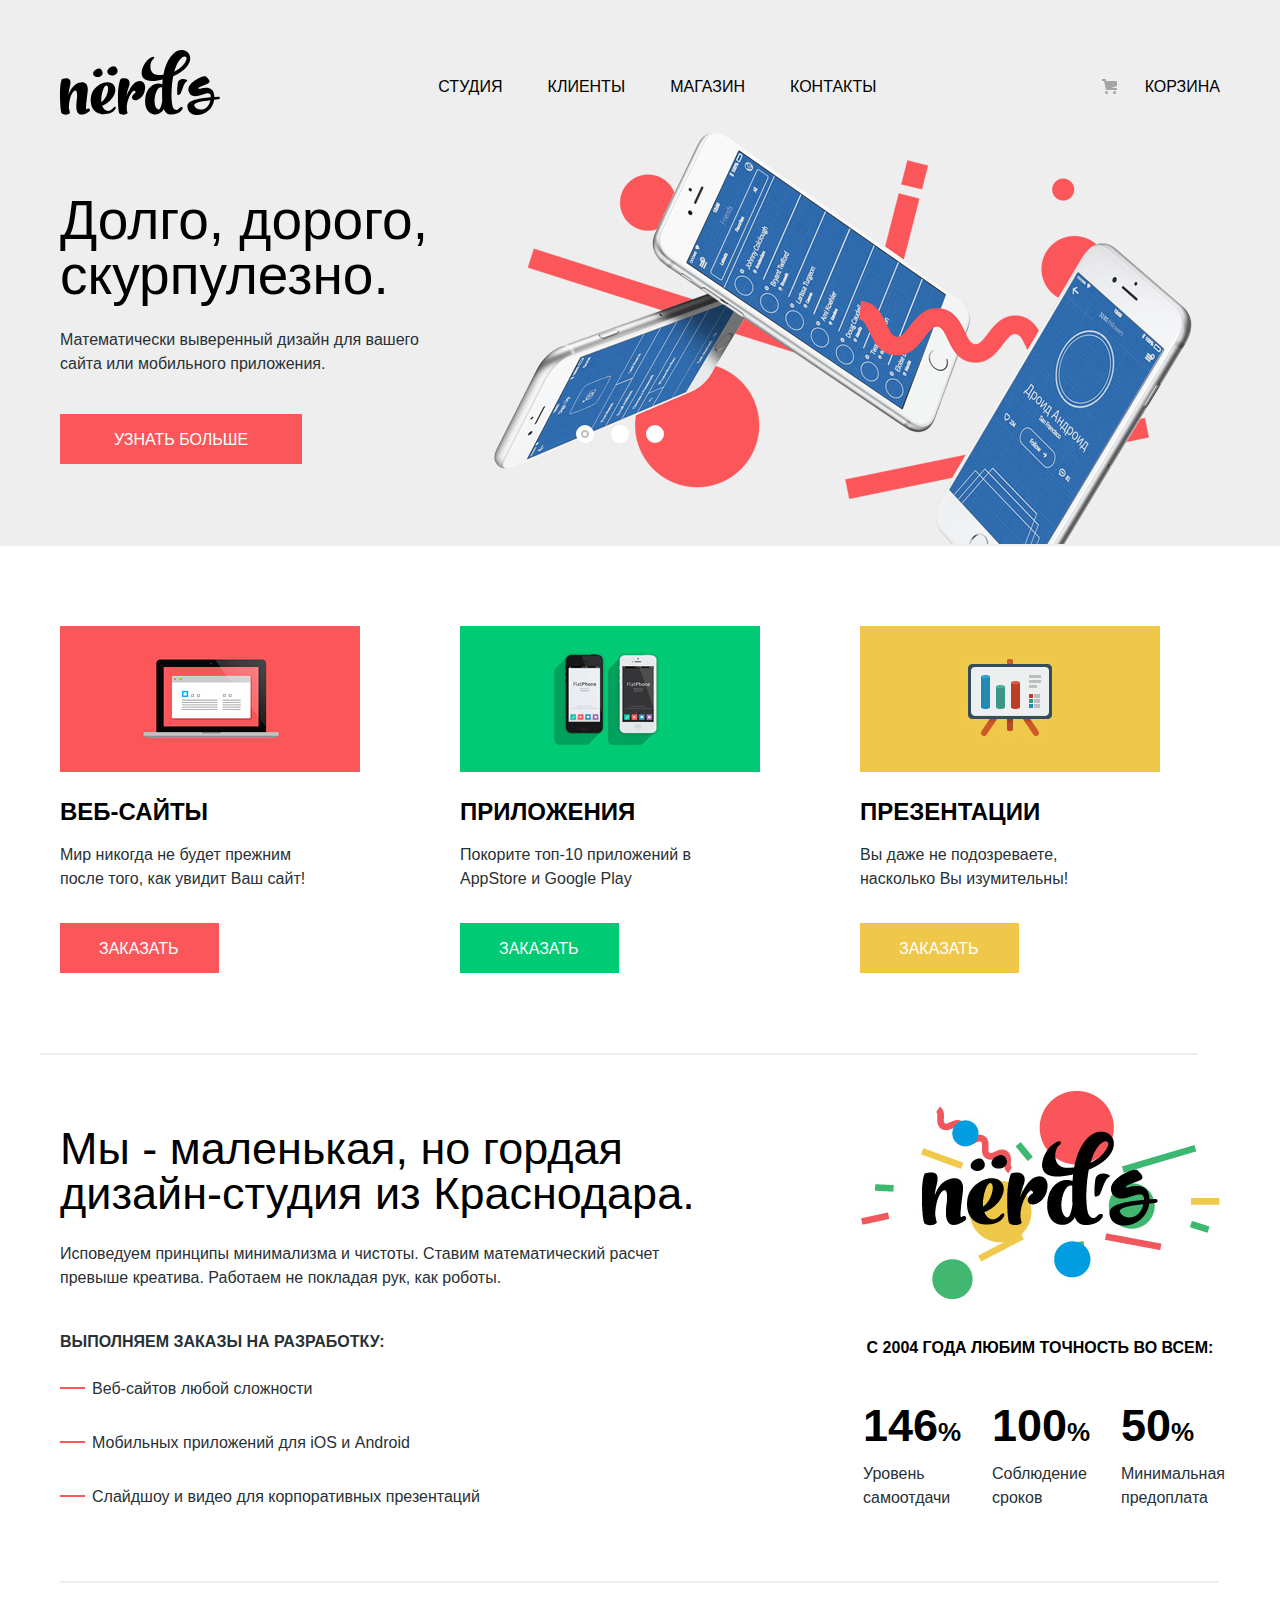
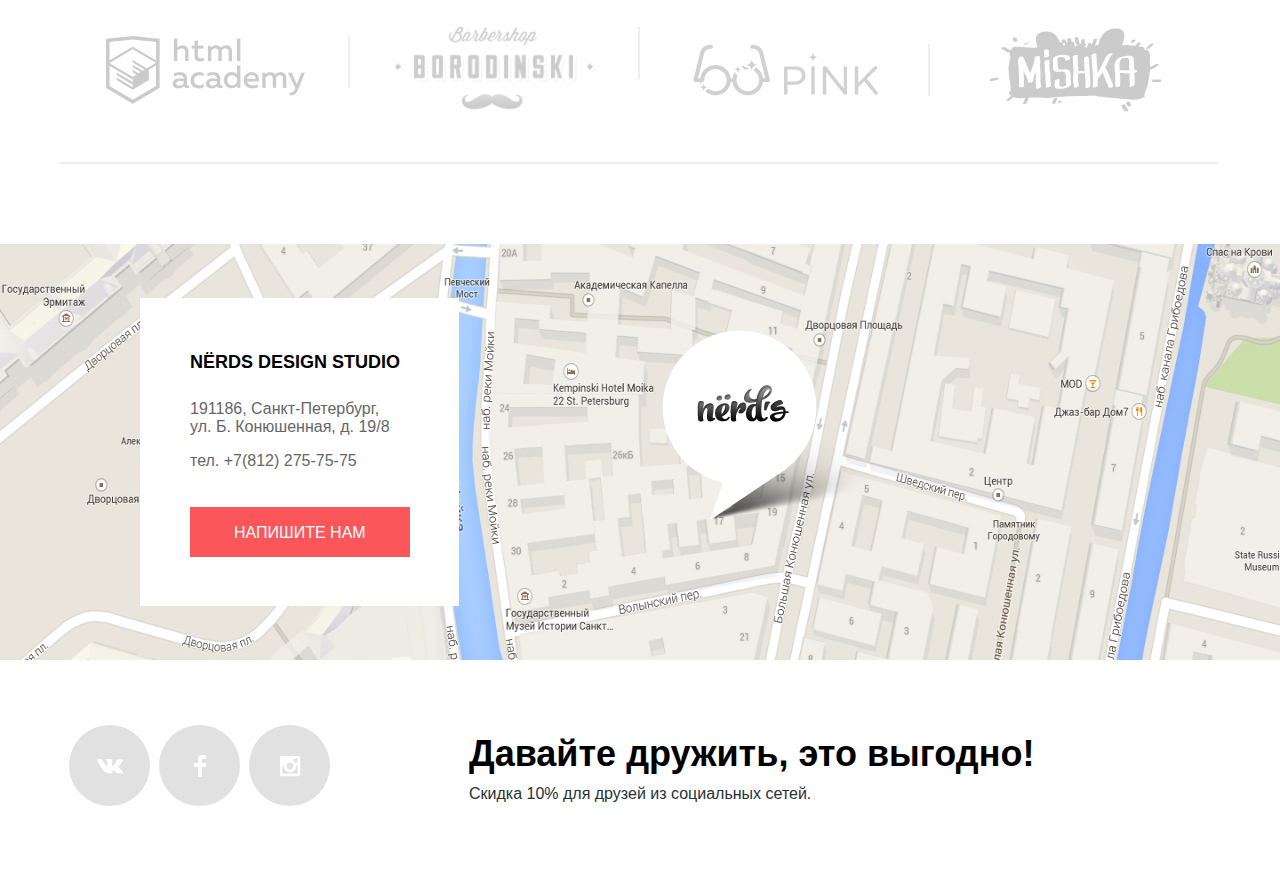
==== index.html @ 3f5ba7e4 "Начинаем оформление декоративных элементовНачинаем оформление декоративных элементов" ====
<!DOCTYPE html>
<html class="page" lang="ru">
  <head>
    <meta charset="utf-8" />
    <title>Дизайн-студия «Нёрдс»</title>
    <link href="css/normalize.css" rel="stylesheet" />
    <link href="css/style.css" rel="stylesheet" />
  </head>
  <body class="page-body">
    <header class="main-header">
      <nav class="main-navigation container">
        <a class="main-header-logo">
          <img
            src="img/nerds-logo.svg"
            width="160"
            height="65"
            alt="Логотип студии &laquo;Нёрдс&raquo;"
          />
        </a>
        <ul class="site-navigation">
          <li class="navigation-item">
            <a href="#">Студия</a>
          </li>
          <li class="navigation-item">
            <a href="#">Клиенты</a>
          </li>
          <li class="navigation-item">
            <a href="catalog.html">Магазин</a>
          </li>
          <li class="navigation-item">
            <a href="#">Контакты</a>
          </li>
        </ul>
        <ul class="user-navigation">
          <li class="navigation-item">
            <a href="#">Корзина</a>
          </li>
        </ul>
      </nav>
    </header>

    <main class="main">
      <h1 class="visually-hidden">Дизайн-студия «Nerds»</h1>
      <section class="benefits">
        <h2 class="visually-hidden">Наши преимущества</h2>
        <div class="benefits-slider container">
          <div class="slider-item slide slider-current">
            <p class="slider-slogan">Долго, дорого, скурпулезно.</p>
            <p class="slider-text">
              Математически выверенный дизайн для вашего сайта или мобильного
              приложения.
            </p>
            <a class="button slider-item-button" href="#">Узнать больше</a>
          </div>
          <div class="slider-item slide">
            <p class="slider-slogan">Любим математику как никто другой</p>
            <p class="slider-text">
              Никакого креатива, только математические формулы для расчета
              идеальных пропорций
            </p>
            <a class="button slider-item-button" href="#">Узнать больше</a>
          </div>
          <div class="slider-item slide">
            <p class="slider-slogan">Только ночь, только хардкор</p>
            <p class="slider-text">
              Работать днем как все? Мы против этого. Ближе к полуночи работа
              только начинается.
            </p>
            <a class="button slider-item-button" href="#">Узнать больше</a>
          </div>
          <ul class="slider-control">
            <li>
              <button
                class="slider-control-button"
                type="button"
                aria-label="Показать слайд 1"
              ></button>
            </li>
            <li>
              <button
                class="slider-control-button control-current"
                type="button"
                aria-label="Показать слайд 2"
              ></button>
            </li>
            <li>
              <button
                class="slider-control-button"
                type="button"
                aria-label="Показать слайд 3"
              ></button>
            </li>
          </ul>
        </div>
      </section>
      <section class="services container">
        <h2 class="visually-hidden">Наши услуги</h2>
        <ul class="services-list">
          <li class="services-item">
            <h3 class="service-title services-web-title">Веб-сайты</h3>
            <p>Мир никогда не будет прежним после того, как увидит Ваш сайт!</p>
            <a class="button services-web-button" href="#">Заказать</a>
          </li>
          <li class="services-item">
            <h3 class="service-title services-app-title">Приложения</h3>
            <p>Покорите топ-10 приложений в AppStore и Google Play</p>
            <a class="button services-app-button" href="#">Заказать</a>
          </li>
          <li class="services-item">
            <h3 class="service-title services-presentation-title">
              Презентации
            </h3>
            <p>Вы даже не подозреваете, насколько Вы изумительны!</p>
            <a class="button services-presentation-button" href="#">Заказать</a>
          </li>
        </ul>
      </section>
      <section class="info container">
        <h2 class="visually-hidden">О нас</h2>
        <div class="info-column-content">
          <p class="info-content-tagline">
            Мы - маленькая, но гордая дизайн-студия из Краснодара.
          </p>
          <p class="info-content">
            Исповедуем принципы минимализма и чистоты. Ставим математический
            расчет превыше креатива. Работаем не покладая рук, как роботы.
          </p>
          <p class="info-list-title">Выполняем заказы на разработку:</p>
          <ul class="info-list">
            <li class="info-item">Веб-сайтов любой сложности</li>
            <li class="info-item">Мобильных приложений для iOS и Android</li>
            <li class="info-item">
              Слайдшоу и видео для корпоративных презентаций
            </li>
          </ul>
        </div>
        <div class="info-column-stats">
          <p class="info-stats-title">С 2004 года любим точность во всем:</p>
          <table class="info-stats">
            <tr class="stats-number">
              <td>146<span class="stats-percent">%</span></td>
              <td>100<span class="stats-percent">%</span></td>
              <td>50<span class="stats-percent">%</span></td>
            </tr>
            <tr class="stats-description">
              <td>Уровень самоотдачи</td>
              <td>Соблюдение сроков</td>
              <td>Минимальная предоплата</td>
            </tr>
          </table>
        </div>
      </section>
      <section class="partners container">
        <h2 class="visually-hidden">Наши партнёры</h2>
        <ul class="partners-list">
          <li class="partners-item">
            <a
              class="partners-link"
              href="https://htmlacademy.ru/intensive/htmlcss"
            >
              <img
                src="img/html-academy.png"
                width="199"
                height="68"
                alt="Школа веб-разработчиков HTML Academy"
              />
            </a>
          </li>
          <li class="partners-item">
            <a class="partners-link" href="#">
              <img
                src="img/borodinski.png"
                width="209"
                height="90"
                alt="Салон красоты для мужчин Barbershop Borodinski"
              />
            </a>
          </li>
          <li class="partners-item">
            <a class="partners-link" href="#">
              <img
                src="img/pink.png"
                width="185"
                height="52"
                alt="Приложение для обработки фото и общения Pink"
              />
            </a>
          </li>
          <li class="partners-item">
            <a class="partners-link" href="#">
              <img
                src="img/mishka.png"
                width="173"
                height="84"
                alt="Интернет-магазин вязаных игрушек Mishka"
              />
            </a>
          </li>
        </ul>
      </section>
      <section class="contacts">
        <h2 class="visually-hidden">Наши контакты</h2>
        <img
          class="map-image"
          src="img/map.png"
          width="1440"
          height="416"
          alt="Студия &laquo;Нёрдс&raquo; находится по адресу: Санкт-Петербург, ул. Б. Конюшенная, д. 19/8"
        />
        <div class="contacts-info">
          <p class="contacts-title">Nërds Design Studio</p>
          <address class="contacts-address">
            191186, Санкт-Петербург,<br />
            ул. Б. Конюшенная, д. 19/8
            <p>тел. <a href="tel:+78122757575">+7(812) 275-75-75</a></p>
          </address>
          <a class="button contacts-button" href="#">Напишите нам</a>
        </div>
      </section>
    </main>

    <footer class="main-footer container">
      <section class="socials">
        <h2 class="visually-hidden">Мы в социальных сетях</h2>
        <ul class="socials-list">
          <li>
            <a
              class="socials-link socials-link-vk"
              href="#"
              aria-label="ВКонтакте"
            ></a>
          </li>
          <li>
            <a
              class="socials-link socials-link-fb"
              href="#"
              aria-label="Facebook"
            ></a>
          </li>
          <li>
            <a
              class="socials-link socials-link-insta"
              href="#"
              aria-label="Instagram"
            ></a>
          </li>
        </ul>
        <div class="footer-section">
          <p class="footer-tagline">Давайте дружить, это выгодно!</p>
          <p class="footer-text">Скидка 10% для друзей из социальных сетей.</p>
        </div>
      </section>
    </footer>

    <section class="modal">
      <h2 class="visually-hidden">Форма обратной связи</h2>
      <form class="feedback" action="https://echo.htmlacademy.ru" method="post">
        <fieldset class="feedback-fieldset">
          <legend class="feedback-legend">Напишите нам</legend>
          <ul class="feedback-form">
            <li class="feedback-item">
              <label class="feedback-label"
                >Ваше имя:
                <input
                  class="feedback-input"
                  type="text"
                  name="name"
                  placeholder="Имя Фамилия"
                  required
                />
              </label>
            </li>
            <li class="feedback-item">
              <label class="feedback-label"
                >Ваш email:
                <input
                  class="feedback-input"
                  type="email"
                  name="email"
                  placeholder="email@example.com"
                  required
                />
              </label>
            </li>
            <li class="feedback-text">
              <label class="feedback-label"
                >Текст письма:
                <textarea
                  class="feedback-textarea"
                  placeholder="В свободной форме"
                  name="message"
                  required
                ></textarea>
              </label>
            </li>
          </ul>
          <button class="button feedback-button" type="submit">
            Отправить
          </button>
        </fieldset>
        <button
          class="modal-close-button"
          type="button"
          aria-label="Закрыть окно"
        ></button>
      </form>
    </section>
    
  </body>
</html>
---- css/style.css ----
:root {
  --basic-black: #000000;
  --basic-dark: #444444;
  --basic-extra-dark: #283136;
  --basic-white: #ffffff;
  --basic-ultra-light: #eeeeee;
  --basic-extra-light: #e1e1e1;
  --basic-light: #d7dcde;
  --basic-extralight-grey: #dfdfdf;
  --basic-light-grey: #dbdbdb;
  --basic-grey: #d5d5d5;
  --basic-dark-grey: #666666;
  --basic-extradark-grey: #4d4d4d;
  --special-light-red: #fb565a;
  --special-red: #e74246;
  --special-dark-red: #d7373b;
  --special-light-green: #00ca74;
  --special-green: #00bc6c;
  --special-dark-green: #00aa62;
  --special-light-yellow: #efc849;
  --special-yellow: #eab534;
  --special-dark-yellow: #e5a722;
  --special-hover-grey: #b4b9bb;
  --opasity-white: rgba(255, 255, 255, 0.3);
  --opasity-black: rgba(0, 0, 0, 0.3);
}

@font-face {
  font-family: "Roboto";
  src: url("fonts/roboto.woff2") format("woff2"),
    url("fonts/roboto.woff") format("woff");
  font-weight: 400;
  font-style: normal;
}

@font-face {
  font-family: "Roboto";
  src: url("fonts/robotomedium.woff2") format("woff2"),
    url("fonts/robotomedium.woff") format("woff");
  font-weight: 500;
  font-style: normal;
}

@font-face {
  font-family: "Roboto";
  src: url("fonts/robotobold.woff2") format("woff2"),
    url("fonts/robotobold.woff") format("woff");
  font-weight: 700;
  font-style: normal;
}

.page {
  height: 100%;
}

.page-body {
  min-height: 100%;
  display: grid;
  grid-template-rows: min-content 1fr min-content;
  align-content: space-between;
  min-width: 1160px;
  margin: 0;
  padding: 0;
  font-family: "Roboto", "Arial", sans-serif;
  font-size: 16px;
  line-height: 24px;
  font-weight: 400;
  color: var(--basic-black);
  background-color: var(--basic-white);
}

a {
  text-decoration: none;
}

img {
  max-width: 100%;
  height: auto;
}

.container {
  width: 1160px;
  margin: 0 auto;
  padding: 0 20px;
}

.button {
  display: inline-block;
  padding-top: 17px;
  padding-bottom: 15px;
  font: inherit;
  font-weight: 500;
  line-height: 18px;
  text-align: center;
  color: var(--basic-white);
  align-items: center;
  text-transform: uppercase;
  background-color: var(--special-light-red);
  border: none;
  cursor: pointer;
}

.button:hover,
.button:focus {
  background-color: var(--special-red);
}

.button:active {
  background-color: var(--special-dark-red);
  box-shadow: inset 0 3px 0 rgba(0, 1, 1, 0.1);
}

.slider-item-button:active {
  box-shadow: inset 0 3px 0 rgba(0, 1, 1, 0.1);
  color: var(--opasity-white);
}

:active,
:hover,
:focus {
  outline: 0;
  outline-offset: 0;
}

.visually-hidden:not(:focus):not(:active),
input[type="checkbox"].visually-hidden,
input[type="radio"].visually-hidden {
  position: absolute;
  width: 1px;
  height: 1px;
  margin: -1px;
  border: 0;
  padding: 0;
  white-space: nowrap;
  clip-path: inset(100%);
  clip: rect(0 0 0 0);
  overflow: hidden;
}

/* Navigation */

.main-header {
  width: 100%;
  background-color: var(--basic-ultra-light);
}

.main-navigation {
  display: flex;
  justify-content: space-between;
  align-items: flex-end;
  padding-top: 50px;
}

.main-header-logo {
  width: 160px;
  height: 65px;
}

.main-header-logo:active {
  opacity: 0.3;
}

.site-navigation,
.user-navigation {
  display: flex;
  flex-wrap: wrap;
  margin: 0;
  padding: 0;
  font-weight: 500;
  line-height: 30px;
  text-transform: uppercase;
  list-style: none;
}

.site-navigation {
  justify-content: space-between;
  min-width: 438px;
}

.user-navigation .navigation-item {
  position: relative;
  padding-left: 50px;
}

.user-navigation .navigation-item::before {
  content: "";
  position: absolute;
  top: 7px;
  left: 7px;
  width: 15px;
  height: 15px;
  background-image: url("../img/cart-icon.svg");
  background-repeat: no-repeat;
  background-position: 0 0;
}

.navigation-item-current {
  border-bottom: 2px solid var(--special-light-red);
}

.site-navigation a,
.user-navigation a {
  display: block;
  padding-bottom: 13px;
  color: var(--basic-black);
}

.site-navigation a:hover,
.site-navigation a:focus,
.user-navigation a:hover,
.user-navigation a:focus {
  color: var(--special-light-red);
}

.site-navigation a:active {
  opacity: 0.3;
}

/* Index Page */

/* slider*/

.benefits {
  width: 100%;
  min-height: 431px;
  margin: 0;
  margin-bottom: 80px;
  padding: 0;
  background-color: var(--basic-ultra-light);
}

.benefits-slider {
  position: relative;
  min-height: 431px;
}

.slider-item {
  margin: 0;
  padding: 0;
  padding-top: 78px;
}

.slide {
  display: none;
}

.slider-current {
  display: block;
}

.slider-item:nth-child(1) {
  background-image: url("../img/slide1.png");
  background-size: 760px 431px;
  background-position: right;
  background-repeat: no-repeat;
}

.slider-item:nth-child(2) {
  background-image: url("../img/slide2.png");
  background-size: 760px 431px;
  background-position: right;
  background-repeat: no-repeat;
}

.slider-item:nth-child(3) {
  background-image: url("../img/slide3.png");
  background-size: 760px 431px;
  background-position: right;
  background-repeat: no-repeat;
}

.slider-slogan {
  width: 538px;
  margin: 0;
  margin-bottom: 25px;
  font-weight: 500;
  font-size: 55px;
  line-height: 55px;
}

.slider-text {
  width: 400px;
  margin: 0;
  margin-bottom: 38px;
  color: var(--basic-extra-dark);
}

.slider-item-button {
  padding-right: 54px;
  padding-left: 54px;
  margin: 0;
  margin-bottom: 80px;
}

.slider-control {
  display: flex;
  justify-content: space-between;
  width: 88px;
  position: absolute;
  bottom: 96px;
  left: 536px;
  margin: 0;
  padding: 0;
  list-style: none;
}

.slider-control-button {
  padding: 0;
  width: 18px;
  height: 18px;
  background-color: var(--basic-white);
  border-radius: 50%;
  border: none;
  cursor: pointer;
}

.control-current::before {
  content: "";
  position: absolute;
  top: 20%;
  left: 6%;
  /*top: 50%;
  left: 50%;
  transform: translate(-50%, -50%);*/
  width: 8px;
  height: 8px;
  border: 2px solid #c1c1c1;
  border-radius: 50%;
  box-sizing: border-box;
}

/* services*/

.services {
  margin-bottom: 80px;
}

.services-list {
  display: grid;
  grid-template-columns: 300px 300px 300px;
  column-gap: 100px;
  margin: 0;
  padding: 0;
  list-style: none;
}

.services-item {
  min-width: 260px;
}

.services-item h3 {
  position: relative;
  margin: 0;
  margin-bottom: 16px;
  padding-top: 171px;
  font-weight: 700;
  font-size: 24px;
  line-height: 30px;
  text-transform: uppercase;
}

.service-title::before {
  content: "";
  position: absolute;
  top: 0;
  left: 0;
  width: 300px;
  height: 146px;
  background-repeat: no-repeat;
}

.services-web-title::before {
  background-color: var(--special-light-red);
  background-image: url("../img/web-sites.png");
  background-position: 0 0;
}

.services-app-title::before {
  background-color: var(--special-light-green);
  background-image: url("../img/apps.png");
  background-position: 0 0;
}

.services-presentation-title::before {
  background-color: var(--special-light-yellow);
  background-image: url("../img/presentations.png");
  background-position: 0 0;
}

.services-item p {
  display: block;
  width: 260px;
  margin: 0;
  margin-bottom: 32px;
  color: var(--basic-extra-dark);
}

.services-web-button {
  margin: 0;
  padding-left: 39px;
  padding-right: 40px;
}

.services-web-button:active {
  background-color: var(--special-dark-red);
  box-shadow: inset 0 3px 0 rgba(0, 1, 1, 0.1);
  color: var(--opasity-white);
}
.services-app-button {
  margin: 0;
  padding-left: 39px;
  padding-right: 40px;
  background-color: var(--special-light-green);
}

.services-app-button:hover,
.services-app-button:focus {
  background-color: var(--special-green);
}

.services-app-button:active {
  background-color: var(--special-dark-green);
  box-shadow: inset 0 3px 0 rgba(0, 1, 1, 0.1);
  color: var(--opasity-white);
}

.services-presentation-button {
  margin: 0;
  padding-left: 39px;
  padding-right: 40px;
  background-color: var(--special-light-yellow);
}

.services-presentation-button:hover,
.services-presentation-button:focus {
  background-color: var(--special-yellow);
}

.services-presentation-button:active {
  background-color: var(--special-dark-yellow);
  box-shadow: inset 0 3px 0 rgba(0, 1, 1, 0.1);
  background-color: var(--opasity-white);
}

/* info */

.info {
  display: grid;
  grid-template-columns: 651px 360px;
  column-gap: 149px;
  position: relative;
  margin-bottom: 42px;
  padding-top: 73px;
}

.info::before {
  content: "";
  position: absolute;
  top: 0;
  width: 1158px;
  height: 2px;
  background-image: url("../img/Rectangle\ 9.png");
  background-repeat: no-repeat;
}

.info-content-tagline {
  margin: 0;
  margin-bottom: 26px;
  padding: 0;
  font-weight: 500;
  font-size: 45px;
  line-height: 45px;
}

.info-content {
  margin: 0;
  margin-bottom: 40px;
  color: var(--basic-extra-dark);
}

.info-list-title {
  margin: 0;
  margin-bottom: 23px;
  font-weight: 700;
  color: var(--basic-extra-dark);
  text-transform: uppercase;
}

.info-list {
  margin: 0;
  padding: 0;
  line-height: 24px;
  list-style-type: none;
  list-style-position: inside;
  color: var(--basic-extra-dark);
}

.info-item {
  position: relative;
  padding-bottom: 30px;
  padding-left: 32px;
  background-image: url("../img/list-style.svg");
  background-position: 0 10px;
  background-size: 25px 2px;
  background-repeat: no-repeat;
}

.info-stats-title {
  position: relative;
  margin: 0;
  margin-bottom: 31px;
  padding-top: 210px;
  font-weight: 700;
  text-transform: uppercase;
  text-align: center;
}

.info-stats-title::before {
  content: "";
  position: absolute;
  top: -35px;
  left: 0;
  width: 360px;
  height: 208px;
  background-image: url("../img/nerds-illustration.png");
  background-position: 0 0;
}

.info-stats {
  table-layout: fixed;
}

.info-stats td {
  min-width: 125px;
}

.stats-number {
  font-weight: 700;
  font-size: 45px;
  line-height: 64px;
}

.stats-percent {
  font-size: 26px;
  line-height: 40px;
}

.stats-description {
  color: var(--basic-extra-dark);
}

/* partners*/

.partners {
  margin-bottom: 80px;
}

.partners-list {
  display: grid;
  grid-template-columns: 1fr 1fr 1fr 1fr;
  align-items: center;
  position: relative;
  margin: 0;
  padding: 0;
  padding-top: 46px;
  padding-bottom: 44px;
  list-style: none;
  box-sizing: border-box;
}

.partners-list::before {
  content: "";
  position: absolute;
  top: 0;
  width: 1158px;
  height: 2px;
  background-image: url("../img/Rectangle\ 9.png");
  background-repeat: no-repeat;
}

.partners-list::after {
  content: "";
  position: absolute;
  bottom: 0;
  width: 1158px;
  height: 2px;
  background-image: url("../img/Rectangle\ 9.png");
  background-repeat: no-repeat;
}

.partners-item {
  position: relative;
  padding-left: 45px;
  padding-right: 45px;
  text-align: center;
  box-sizing: border-box;
}

.partners-item:not(:last-of-type)::after {
  content: "";
  position: absolute;
  top: 0;
  right: 0;
  width: 2px;
  height: 52px;
  background-image: url("../img/Rectangle\ 13.png");
  background-repeat: no-repeat;
}

.partners-link {
  opacity: 0.2;
}

.partners-link:hover,
.partners-link:focus {
  opacity: 1;
}

.partners-link:active {
  opacity: 0.1;
}

/* contacts*/

.contacts {
  position: relative;
  padding: 0;
  margin-bottom: 58px;
}

.map-image {
  width: 1440px;
  height: 416px;
}

.contacts-info {
  position: absolute;
  top: 54px;
  left: 140px;
  min-width: 319px;
  min-height: 308px;
  margin: 0;
  padding-top: 49px;
  padding-left: 50px;
  background-color: var(--basic-white);
  box-sizing: border-box;
}

.contacts::after {
  content: "";
  position: absolute;
  top: 86px;
  right: 387px;
  width: 231px;
  height: 190px;
  background-image: url("../img/map-marker.png");
}

.contacts-title {
  margin: 0;
  margin-bottom: 23px;
  font-weight: 700;
  font-size: 18px;
  line-height: 30px;
  text-transform: uppercase;
}

.contacts-address {
  margin: 0;
  margin-bottom: 37px;
  line-height: 18px;
}

.contacts-address,
.contacts-address a {
  color: var(--basic-dark-grey);
  font-style: inherit;
}

.contacts-button {
  margin: 0;
  padding-right: 44px;
  padding-left: 44px;
}

/* Catalog Page */

.page-title {
  width: 100%;
  margin: 0;
  margin-bottom: 55px;
  padding-top: 80px;
  padding-bottom: 108px;
  text-align: center;
  font-weight: 500;
  font-size: 55px;
  line-height: 55px;
  color: var(--basic-black);
  background-color: var(--basic-ultra-light);
}

.catalog-page {
  display: grid;
  grid-template-columns: 260px 759px;
  justify-content: space-between;
  margin-bottom: 60px;
}

/* Filter */

.filter-type {
  display: flex;
  margin: 0;
  padding: 0;
  border: none;
}

.filter-type ul {
  margin: 0;
  padding: 0;
}

.filter-name {
  padding: 0;
  font-weight: 700;
  font-size: 18px;
  line-height: 30px;
  color: var(--basic-black);
  text-transform: uppercase;
}

.range-filter {
  width: 260px;
  margin-top: 48px;
  margin-bottom: 54px;
}

.range-controls {
  position: relative;
  height: 41px;
  margin-bottom: 14px;
  padding-top: 39px;
  padding-right: 22px;
  padding-left: 22px;
  background-color: var(--basic-ultra-light);
  border-radius: 3px;
}

.range-controls .scale {
  height: 2px;
  background-color: #d7dcdf;
}

.range-controls .bar {
  height: 2px;
  background-color: var(--special-light-green);
}

.range-controls .toggle {
  position: absolute;
  top: 31px;
  left: 0;
  width: 4px;
  height: 4px;
  padding: 0;
  border: 8px solid var(--basic-white);
  background-color: #ababab;
  border-radius: 50%;
  box-shadow: 0 2px 1px 0 #cfcfcf;
  cursor: pointer;
}

.range-controls .toggle-min {
  left: 18px;
}

.range-controls .toggle-max {
  left: 160px;
}

.price-controls {
  display: flex;
  justify-content: space-between;
}

.price-controls input {
  width: 60px;
  padding: 8px 15px;
  margin-left: 11px;
  text-align: center;
  color: var(--basic-extra-dark);
  border: none;
  border-radius: 3px;
  background: var(--basic-ultra-light);
  font-family: inherit;
  font-size: inherit;
}

.price-controls label {
  font-size: 16px;
  line-height: 22px;
  text-transform: uppercase;
}

.filter ul {
  list-style: none;
}

.filter-type:nth-of-type(2) ul,
.filter-type:nth-of-type(3) ul {
  margin-top: 16px;
}

.filter-type:nth-of-type(2) ul {
  margin-bottom: 46px;
}

.filter-type:nth-of-type(3) {
  margin-bottom: 50px;
}

.filter-option {
  margin-bottom: 19px;
}

.filter-input-radio + .filter-label::before {
  content: "";
  position: absolute;
  top: -3px;
  left: 0;
  width: 25px;
  height: 25px;
  background-image: url("../img/radio-off.svg");
  background-repeat: no-repeat;
  background-position: 0 0;
  opacity: 0.4;
}

.filter-input-checkbox + .filter-label::before {
  content: "";
  position: absolute;
  top: -3px;
  left: 0;
  width: 25px;
  height: 25px;
  background-image: url("../img/checkbox-off.svg");
  background-repeat: no-repeat;
  background-position: 0 0;
  opacity: 0.4;
}

.filter-input-radio:checked + .filter-label::before {
  background-image: url("../img/radio-on.svg");
}

.filter-input-checkbox:checked + .filter-label::before {
  background-image: url("../img/checkbox-on.svg");
}

.filter-input-radio:focus + .filter-label::before,
.filter-input-radio:hover + .filter-label::before,
.filter-input-checkbox:focus + .filter-label::before,
.filter-input-checkbox:hover + .filter-label::before {
  opacity: 1;
}

.filter-input-radio:disabled + .filter-label::before,
.filter-input-radio:disabled + .filter-label,
.filter-input-checkbox:disabled + .filter-label::before,
.filter-input-checkbox:disabled + .filter-label {
  opacity: 0.3;
}

.filter-input-radio:checked:focus + .filter-label::before,
.filter-input-radio:checked:hover + .filter-label::before,
.filter-input-checkbox:checked:focus + .filter-label::before,
.filter-input-checkbox:checked:hover + .filter-label::before {
  opacity: 1;
}

.filter-input-radio:checked:disabled + .filter-label::before,
.filter-input-radio:checked:disabled + .filter-label,
.filter-input-checkbox:checked:disabled + .filter-label::before,
.filter-input-checkbox:checked:disabled + .filter-label {
  opacity: 0.3;
}

.filter-label {
  position: relative;
  display: block;
  cursor: pointer;
  user-select: none;
  padding-left: 36px;
  line-height: 19px;
}

.filter-submit-button {
  padding-left: 88px;
  padding-right: 89px;
  color: var(--basic-black);
  background-color: var(--basic-ultra-light);
}

.filter-submit-button:hover,
.filter-submit-button:focus {
  background-color: var(--basic-extralight-grey);
}

.filter-submit-button:active {
  color: var(--opasity-black);
  background-color: var(--basic-grey);
  box-shadow: inset 0 3px 0 rgba(0, 1, 1, 0.1);
}

/* sort */

.sort {
  display: flex;
  align-items: center;
  margin: 0;
  margin-bottom: 40px;
}

.sort-name {
  margin: 0;
  margin-right: 266px;
  padding: 0;
  font-weight: 700;
  font-size: 18px;
  line-height: 30px;
  color: var(--basic-black);
  text-transform: uppercase;
}

.sort-item-list {
  display: flex;
  align-items: center;
  margin: 0;
  padding: 0;
  list-style: none;
}

.sort-control-list {
  display: flex;
  align-items: center;
  margin: 0;
  padding: 0;
  list-style: none;
}

.sort-item {
  display: block;
  margin: 0;
  margin-right: 26px;
  padding: 0;
  font-size: 14px;
  line-height: 18px;
  text-transform: uppercase;
  cursor: pointer;
}

.sort-item-current {
  opacity: 1;
}

.sort-item a {
  color: rgba(0, 0, 0, 0.3);
}

.sort-item a:hover,
.sort-item a:focus {
  color: rgba(0, 0, 0, 0.6);
}

.sort-item a:active {
  opacity: 1;
}

.sort-control {
  display: block;
  width: 11px;
  height: 10px;
  margin: 0;
  padding: 0;
  opacity: 0.3;
  cursor: pointer;
}

.sort-control:first-of-type {
  margin-left: 21px;
  background-image: url("../img/icon-down-dir.svg");
}

.sort-control:last-of-type {
  margin-left: 18px;
  background-image: url("../img/icon-up-dir.svg");
}

.sort-control a:hover,
.sort-control a:focus {
  opacity: 0.6;
}

.sort-control a:active {
  opacity: 1;
}

.sort-control-current {
  opacity: 1;
}

/* Catalog */

.catalog {
  width: 759px;
}

.catalog-list {
  display: grid;
  grid-template-columns: 360px 360px;
  column-gap: 41px;
  margin: 0;
  margin-bottom: 25px;
  padding: 0;
  list-style: none;
}

.catalog-item {
  position: relative;
  margin: 0;
  margin-bottom: 30px;
  padding: 0;
  padding-top: 40px;
  border-radius: 0 0 5px 5px;
}

.catalog-item::before {
  content: "";
  position: absolute;
  top: 0;
  width: 360px;
  height: 40px;
  background-image: url("../img/browser.svg");
  opacity: 0.12;
}

.catalog-item:hover::before,
.catalog-item:focus::before {
  opacity: 1;
}

.catalog-item:hover,
.catalog-item:focus {
  box-shadow: 0 6px 15px 0 rgba(0, 1, 1, 0.25);
}

.catalog-item-info {
  position: absolute;
  bottom: 0;
  width: 100%;
  min-height: 231px;
  text-align: center;
  background-color: var(--basic-ultra-light);
  border-radius: 0 0 5px 5px;
}

.catalog-item-title {
  margin-top: 26px;
  margin-bottom: 12px;
  font-weight: 700;
  font-size: 18px;
  line-height: 30px;
  color: var(--basic-black);
  text-transform: uppercase;
}

.catalog-item-title:hover,
.catalog-item-title:focus {
  color: var(--special-light-red);
}

.catalog-item-title:active {
  color: var(--opasity-black);
}

.catalog-item-description {
  margin: 0;
  margin-bottom: 32px;
  line-height: 18px;
  min-width: 255px;
  vertical-align: middle;
  color: var(--basic-dark-grey);
}

.catalog-item-button {
  margin-bottom: 44px;
  padding-left: 72px;
  padding-right: 72px;
}

/* Pagination */

.pagination-list {
  display: flex;
  align-items: center;
  list-style: none;
  margin: 0;
  padding: 0;
}

.pagination-button a {
  margin: 0;
  margin-right: 11px;
  padding-top: 17px;
  padding-right: 20px;
  padding-bottom: 15px;
  padding-left: 20px;
  color: var(--basic-black);
  background-color: var(--basic-ultra-light);
  border: none;
  box-sizing: border-box;
  cursor: pointer;
}

.pagination-next a {
  padding-right: 77px;
  padding-left: 78px;
  text-transform: uppercase;
}

.pagination-current a:not([href]) {
  margin-right: 11px;
  padding-top: 14px;
  padding-right: 17px;
  padding-bottom: 12px;
  padding-left: 17px;
  border: 3px solid var(--basic-light-grey);
  background-color: var(--basic-white);
  box-sizing: border-box;
}

.pagination-button a:hover,
.pagination-button a:focus {
  background-color: var(--basic-extralight-grey);
}

.pagination-button a:active {
  color: var(--opasity-black);
  background-color: var(--basic-grey);
  box-shadow: inset 0 3px 0 rgba(0, 1, 1, 0.1);
}

/* Footer */

.socials {
  display: grid;
  grid-template-columns: min-content 1fr;
  column-gap: 139px;
  align-items: flex-end;
  margin: 0;
  margin-bottom: 68px;
  padding: 0;
  position: relative;
}

.socials-list {
  display: flex;
  align-items: center;
  margin: 0;
  padding: 0;
  list-style: none;
}

.socials-link {
  display: block;
  position: relative;
  margin: 0;
  margin-left: 9px;
  padding: 0;
  width: 81px;
  height: 81px;
  border-radius: 50%;
  background-color: var(--basic-extra-light);
  cursor: pointer;
}

.socials-link::before {
  content: "";
  position: absolute;
  top: 50%;
  left: 50%;
  transform: translate(-50%, -50%);
  background-repeat: no-repeat;
  background-position: center;
}

.socials-link-vk::before {
  width: 26px;
  height: 15px;
  background-image: url("../img/vk-icon.svg");
}

.socials-link-fb::before {
  width: 12px;
  height: 22px;
  background-image: url("../img/fb-icon.svg");
}

.socials-link-insta::before {
  width: 21px;
  height: 21px;
  background-image: url("../img/insta-icon.svg");
  background-repeat: no-repeat;
}

.socials-link:hover,
.socials-link:focus {
  background-color: var(--special-red);
}

.socials-link:active {
  background-color: var(--special-dark-red);
}

.socials-link:active::before {
  opacity: 0.3;
}

.footer-section {
  margin: 0;
}

.footer-tagline {
  margin: 0;
  margin-bottom: 10px;
  font-weight: 700;
  font-size: 36px;
  line-height: 36px;
}

.footer-text {
  margin: 0;
  color: var(--basic-extra-dark);
}

/* Modal */

.modal {
  display: none;
  position: fixed;
  bottom: 180px;
  left: 240px;
  width: 960px;
  max-width: 100%;
  height: 590px;
  max-height: 100%;
  margin: 0;
  padding-top: 63px;
  padding-left: 100px;
  background-color: var(--basic-white);
  box-shadow: 0px 20px 40px rgba(0, 0, 0, 0.4);
  box-sizing: border-box;
}

.feedback {
  width: 761px;
  margin: 0;
  padding: 0;
  position: relative;
}

.feedback-fieldset {
  margin: 0;
  margin-bottom: 84px;
  padding: 0;
  border: none;
}

.feedback-legend {
  margin: 0;
  margin-bottom: 37px;
  padding: 0;
  font-weight: 700;
  font-size: 45px;
}

.feedback-form {
  display: flex;
  flex-wrap: wrap;
  justify-content: space-between;
  margin: 0;
  padding: 0;
  list-style: none;
}

.feedback-item {
  width: 360px;
}

.feedback-text {
  width: 760px;
}

.feedback-label {
  display: block;
  font-weight: 700;
  line-height: 18px;
}

.feedback-input,
.feedback-textarea {
  display: block;
  margin-top: 9px;
  padding-top: 16px;
  padding-bottom: 16px;
  padding-left: 16px;
  font: inherit;
  font-weight: 400;
  line-height: 18px;
  color: var(--basic-dark);
  opacity: 0.5;
  border: 2px solid var(--basic-light);
  box-sizing: border-box;
}

.feedback-input {
  width: 360px;
  min-height: 50px;
  margin-bottom: 34px;
}

.feedback-textarea {
  width: 760px;
  min-height: 118px;
  margin-bottom: 47px;
}

.feedback-input:hover,
.feedback-textarea:hover {
  border-color: var(--special-hover-grey);
}

.feedback-input:focus,
.feedback-input:active,
.feedback-textarea:focus,
.feedback-textarea:active {
  border-color: var(--basic-black);
  opacity: 1;
}

.feedback-button {
  padding: 17px 83px 15px;
}

.modal-close-button {
  display: block;
  position: absolute;
  top: 5px;
  right: -15px;
  width: 21px;
  height: 21px;
  background-image: url("../img/close-cross.svg");
  background-repeat: no-repeat;
  background-color: var(--basic-white);
  border: none;
  opacity: 0.3;
  cursor: pointer;
}

.modal-close-button:hover,
.modal-close-button:focus {
  opacity: 1;
}

.modal-close-button:active {
  opacity: 0.1;
}
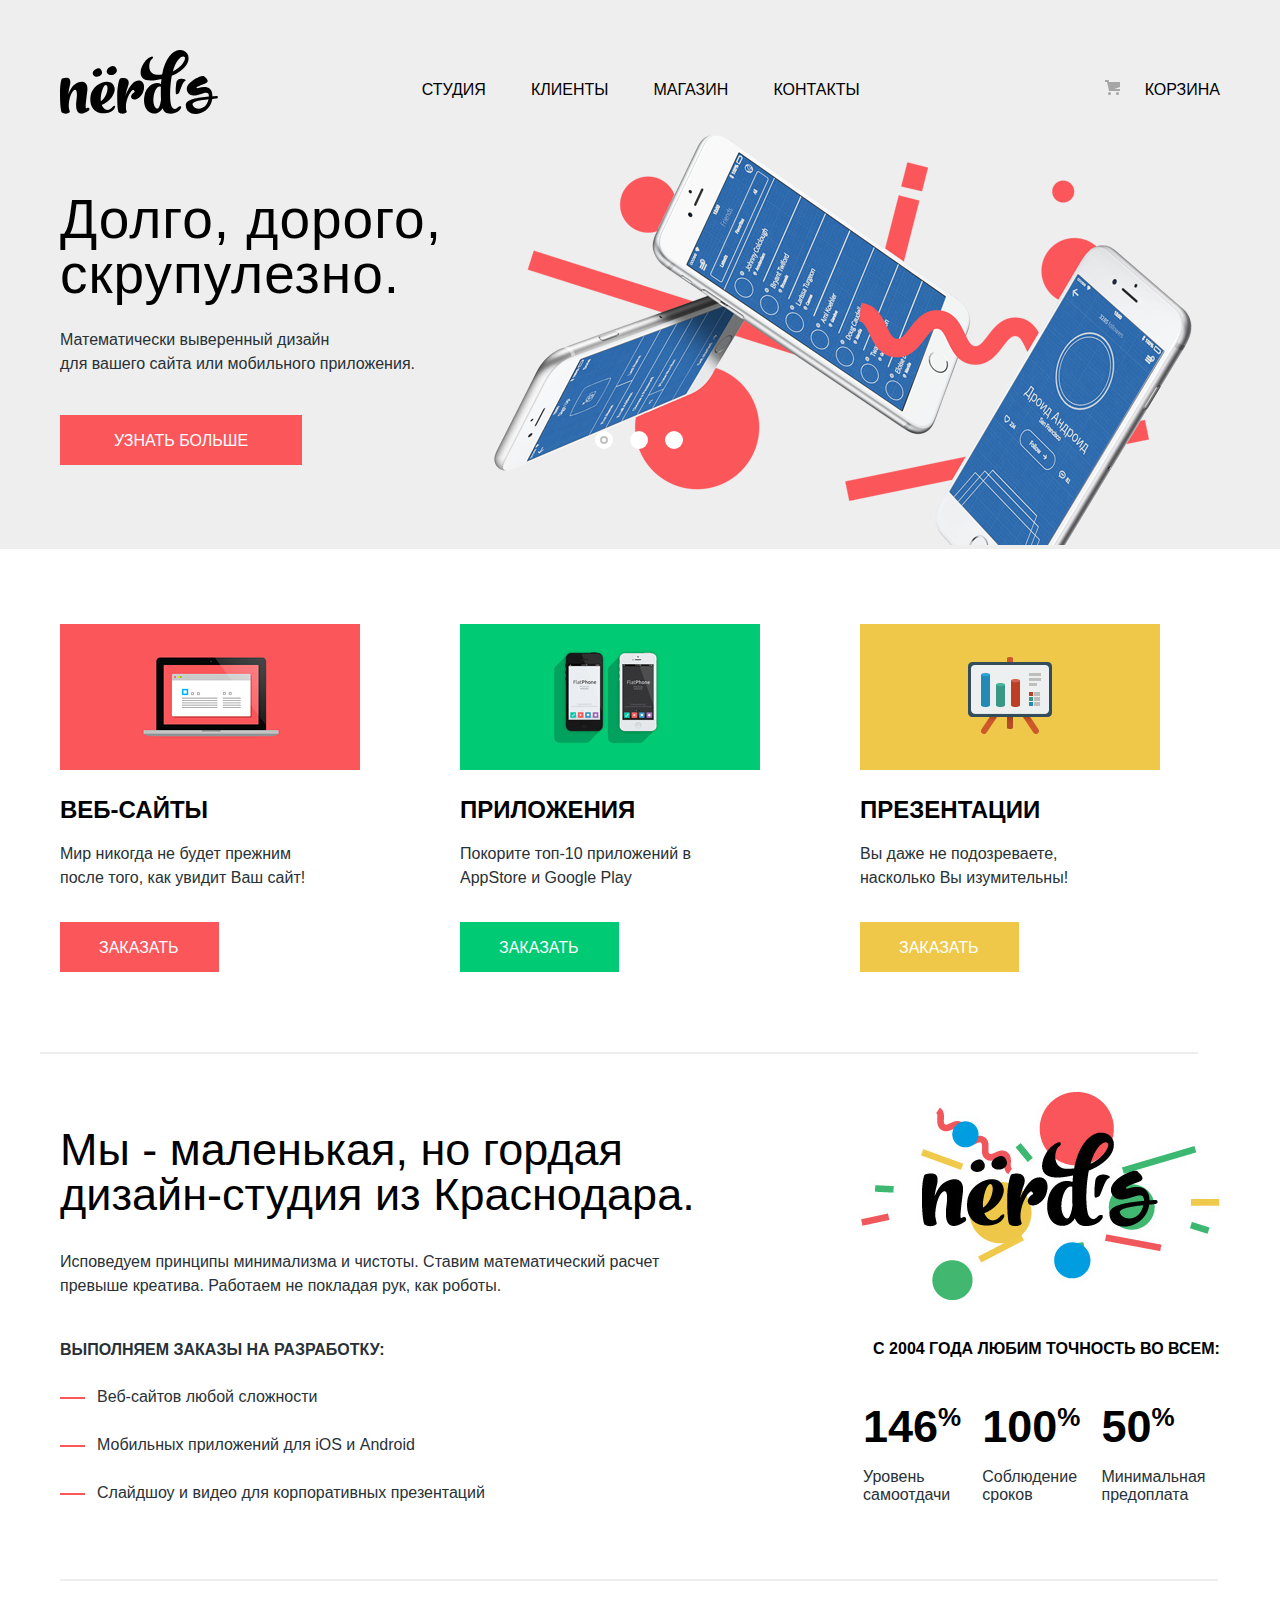
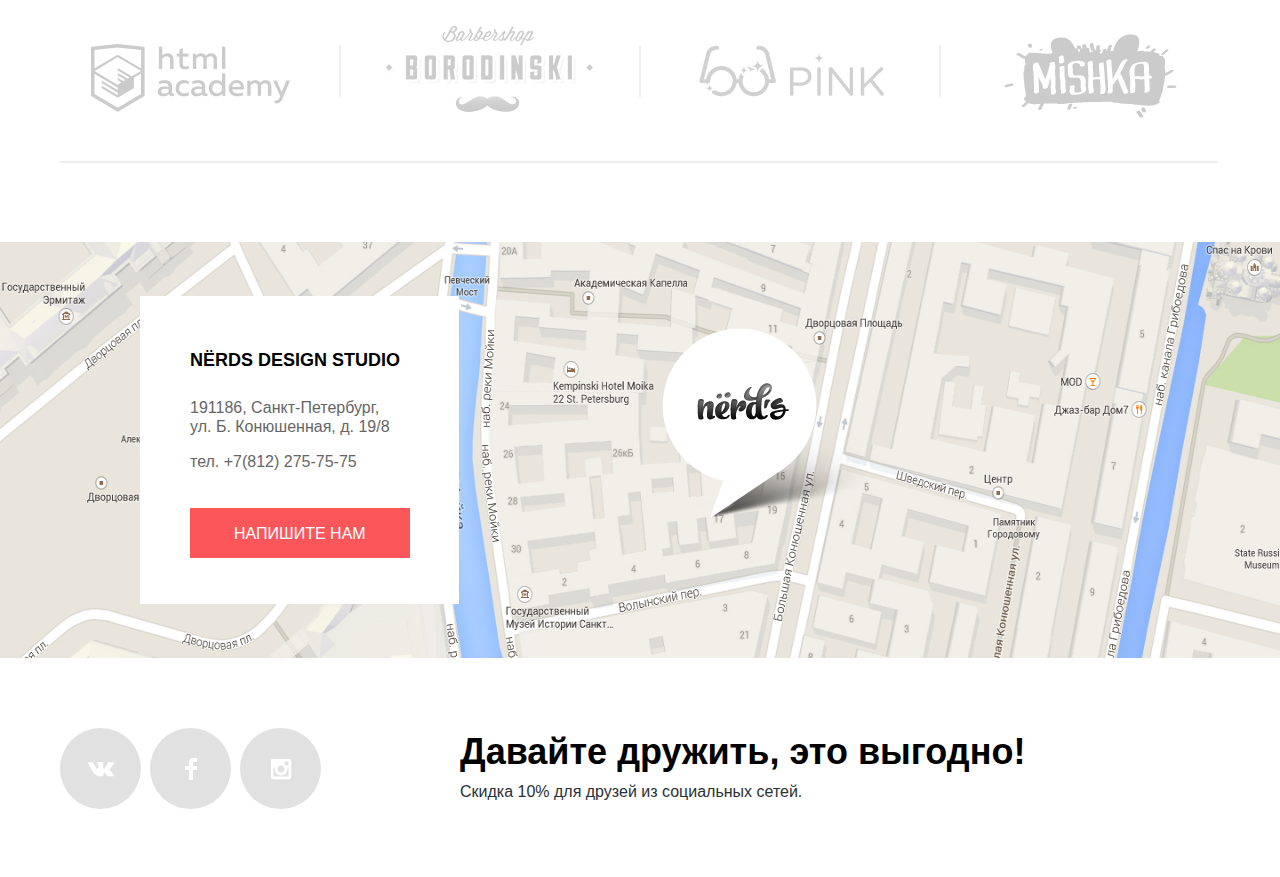
==== commit 5436b3db: "Завершаем вёрстку" ====
--- a/index.html
+++ b/index.html
@@ -1,310 +1,212 @@
 <!DOCTYPE html>
 <html class="page" lang="ru">
-  <head>
-    <meta charset="utf-8" />
-    <title>Дизайн-студия «Нёрдс»</title>
-    <link href="css/normalize.css" rel="stylesheet" />
-    <link href="css/style.css" rel="stylesheet" />
-  </head>
-  <body class="page-body">
-    <header class="main-header">
-      <nav class="main-navigation container">
-        <a class="main-header-logo">
-          <img
-            src="img/nerds-logo.svg"
-            width="160"
-            height="65"
-            alt="Логотип студии &laquo;Нёрдс&raquo;"
-          />
-        </a>
-        <ul class="site-navigation">
-          <li class="navigation-item">
-            <a href="#">Студия</a>
-          </li>
-          <li class="navigation-item">
-            <a href="#">Клиенты</a>
-          </li>
-          <li class="navigation-item">
-            <a href="catalog.html">Магазин</a>
-          </li>
-          <li class="navigation-item">
-            <a href="#">Контакты</a>
+
+<head>
+  <meta charset="utf-8">
+  <title>Дизайн-студия «Нёрдс»</title>
+  <link href="css/normalize.css" rel="stylesheet">
+  <link href="css/style.css" rel="stylesheet">
+</head>
+
+<body class="page-body">
+  <header class="main-header">
+    <nav class="main-navigation container">
+      <a class="main-header-logo">
+        <img src="img/nerds-logo.svg" width="160" height="65" alt="Логотип студии &laquo;Нёрдс&raquo;">
+      </a>
+      <ul class="site-navigation">
+        <li class="navigation-item">
+          <a href="#">Студия</a>
+        </li>
+        <li class="navigation-item">
+          <a href="#">Клиенты</a>
+        </li>
+        <li class="navigation-item">
+          <a href="catalog.html">Магазин</a>
+        </li>
+        <li class="navigation-item">
+          <a href="#">Контакты</a>
+        </li>
+      </ul>
+      <ul class="user-navigation">
+        <li class="navigation-item">
+          <a href="#">Корзина</a>
+        </li>
+      </ul>
+    </nav>
+  </header>
+
+  <main class="main">
+    <h1 class="visually-hidden">Дизайн-студия «Nerds»</h1>
+    <section class="benefits">
+      <h2 class="visually-hidden">Наши преимущества</h2>
+      <div class="benefits-slider container">
+        <div class="slider-item slide slider-current">
+          <p class="slider-slogan">Долго, дорого, скрупулезно.</p>
+          <p class="slider-text">Математически выверенный дизайн <br>для вашего сайта или мобильного приложения.</p>
+          <a class="button slider-item-button" href="#">Узнать больше</a>
+        </div>
+        <div class="slider-item slide">
+          <p class="slider-slogan">Любим математику как никто другой</p>
+          <p class="slider-text">Никакого креатива, только математические формулы для расчета идеальных пропорций</p>
+          <a class="button slider-item-button" href="#">Узнать больше</a>
+        </div>
+        <div class="slider-item slide">
+          <p class="slider-slogan">Только ночь, только хардкор</p>
+          <p class="slider-text">Работать днем как все? Мы против этого. <br>Ближе к полуночи работа только начинается.</p>
+          <a class="button slider-item-button" href="#">Узнать больше</a>
+        </div>
+        <ul class="slider-control">
+          <li>
+            <button class="slider-control-button control-current" type="button" aria-label="Показать слайд 1"></button>
+          </li>
+          <li>
+            <button class="slider-control-button" type="button" aria-label="Показать слайд 2"></button>
+          </li>
+          <li>
+            <button class="slider-control-button" type="button" aria-label="Показать слайд 3"></button>
           </li>
         </ul>
-        <ul class="user-navigation">
-          <li class="navigation-item">
-            <a href="#">Корзина</a>
-          </li>
+      </div>
+    </section>
+    <section class="services container">
+      <h2 class="visually-hidden">Наши услуги</h2>
+      <ul class="services-list">
+        <li class="services-item">
+          <h3 class="service-title services-web-title">Веб-сайты</h3>
+          <p>Мир никогда не будет прежним после того, как увидит Ваш сайт!</p>
+          <a class="button services-web-button" href="#">Заказать</a>
+        </li>
+        <li class="services-item">
+          <h3 class="service-title services-app-title">Приложения</h3>
+          <p>Покорите топ-10 приложений в AppStore и Google Play</p>
+          <a class="button services-app-button" href="#">Заказать</a>
+        </li>
+        <li class="services-item">
+          <h3 class="service-title services-presentation-title">Презентации</h3>
+          <p>Вы даже не подозреваете, насколько Вы изумительны!</p>
+          <a class="button services-presentation-button" href="#">Заказать</a>
+        </li>
+      </ul>
+    </section>
+    <section class="info container">
+      <h2 class="visually-hidden">О нас</h2>
+      <div class="info-column-content">
+        <p class="info-content-tagline">Мы - маленькая, но гордая дизайн-студия из Краснодара.</p>
+        <p class="info-content">Исповедуем принципы минимализма и чистоты. Ставим математический расчет превыше креатива. Работаем не покладая рук, как роботы.</p>
+        <p class="info-list-title">Выполняем заказы на разработку:</p>
+        <ul class="info-list">
+          <li class="info-item">Веб-сайтов любой сложности</li>
+          <li class="info-item">Мобильных приложений для iOS и Android</li>
+          <li class="info-item">Слайдшоу и видео для корпоративных презентаций</li>
         </ul>
-      </nav>
-    </header>
-
-    <main class="main">
-      <h1 class="visually-hidden">Дизайн-студия «Nerds»</h1>
-      <section class="benefits">
-        <h2 class="visually-hidden">Наши преимущества</h2>
-        <div class="benefits-slider container">
-          <div class="slider-item slide slider-current">
-            <p class="slider-slogan">Долго, дорого, скурпулезно.</p>
-            <p class="slider-text">
-              Математически выверенный дизайн для вашего сайта или мобильного
-              приложения.
-            </p>
-            <a class="button slider-item-button" href="#">Узнать больше</a>
-          </div>
-          <div class="slider-item slide">
-            <p class="slider-slogan">Любим математику как никто другой</p>
-            <p class="slider-text">
-              Никакого креатива, только математические формулы для расчета
-              идеальных пропорций
-            </p>
-            <a class="button slider-item-button" href="#">Узнать больше</a>
-          </div>
-          <div class="slider-item slide">
-            <p class="slider-slogan">Только ночь, только хардкор</p>
-            <p class="slider-text">
-              Работать днем как все? Мы против этого. Ближе к полуночи работа
-              только начинается.
-            </p>
-            <a class="button slider-item-button" href="#">Узнать больше</a>
-          </div>
-          <ul class="slider-control">
-            <li>
-              <button
-                class="slider-control-button"
-                type="button"
-                aria-label="Показать слайд 1"
-              ></button>
-            </li>
-            <li>
-              <button
-                class="slider-control-button control-current"
-                type="button"
-                aria-label="Показать слайд 2"
-              ></button>
-            </li>
-            <li>
-              <button
-                class="slider-control-button"
-                type="button"
-                aria-label="Показать слайд 3"
-              ></button>
-            </li>
-          </ul>
-        </div>
-      </section>
-      <section class="services container">
-        <h2 class="visually-hidden">Наши услуги</h2>
-        <ul class="services-list">
-          <li class="services-item">
-            <h3 class="service-title services-web-title">Веб-сайты</h3>
-            <p>Мир никогда не будет прежним после того, как увидит Ваш сайт!</p>
-            <a class="button services-web-button" href="#">Заказать</a>
-          </li>
-          <li class="services-item">
-            <h3 class="service-title services-app-title">Приложения</h3>
-            <p>Покорите топ-10 приложений в AppStore и Google Play</p>
-            <a class="button services-app-button" href="#">Заказать</a>
-          </li>
-          <li class="services-item">
-            <h3 class="service-title services-presentation-title">
-              Презентации
-            </h3>
-            <p>Вы даже не подозреваете, насколько Вы изумительны!</p>
-            <a class="button services-presentation-button" href="#">Заказать</a>
+      </div>
+      <div class="info-column-stats">
+        <p class="info-stats-title">С 2004 года любим точность во всем:</p>
+        <table class="info-stats">
+          <tr class="stats-number">
+            <td>146<span class="stats-percent">%</span></td>
+            <td>100<span class="stats-percent">%</span></td>
+            <td>50<span class="stats-percent">%</span></td>
+          </tr>
+          <tr class="stats-description">
+            <td>Уровень самоотдачи</td>
+            <td>Соблюдение сроков</td>
+            <td>Минимальная предоплата</td>
+          </tr>
+        </table>
+      </div>
+    </section>
+    <section class="partners container">
+      <h2 class="visually-hidden">Наши партнёры</h2>
+      <ul class="partners-list">
+        <li class="partners-item">
+          <a class="partners-link" href="https://htmlacademy.ru/intensive/htmlcss">
+            <img src="img/html-academy.png" width="199" height="68" alt="Школа веб-разработчиков HTML Academy">
+          </a>
+        </li>
+        <li class="partners-item">
+          <a class="partners-link" href="#">
+            <img src="img/borodinski.png" width="209" height="90" alt="Салон красоты для мужчин Barbershop Borodinski">
+          </a>
+        </li>
+        <li class="partners-item">
+          <a class="partners-link" href="#">
+            <img src="img/pink.png" width="185" height="52" alt="Приложение для обработки фото и общения Pink">
+          </a>
+        </li>
+        <li class="partners-item">
+          <a class="partners-link" href="#">
+            <img src="img/mishka.png" width="173" height="84" alt="Интернет-магазин вязаных игрушек Mishka">
+          </a>
+        </li>
+      </ul>
+    </section>
+    <section class="contacts">
+      <h2 class="visually-hidden">Наши контакты</h2>
+      <img class="map-image" src="img/map.png" width="1440" height="416"
+        alt="Студия &laquo;Нёрдс&raquo; находится по адресу: Санкт-Петербург, ул. Б. Конюшенная, д. 19/8">
+      <div class="contacts-info">
+        <p class="contacts-title">Nërds Design Studio</p>
+        <address class="contacts-address">
+          191186, Санкт-Петербург,<br>
+          ул. Б. Конюшенная, д. 19/8
+          <p>тел. <a href="tel:+78122757575">+7(812) 275-75-75</a></p>
+        </address>
+        <a class="button contacts-button" href="#">Напишите нам</a>
+      </div>
+    </section>
+  </main>
+
+  <footer class="main-footer container">
+    <section class="socials">
+      <h2 class="visually-hidden">Мы в социальных сетях</h2>
+      <ul class="socials-list">
+        <li>
+          <a class="socials-link socials-link-vk" href="#" aria-label="ВКонтакте"></a>
+        </li>
+        <li>
+          <a class="socials-link socials-link-fb" href="#" aria-label="Facebook"></a>
+        </li>
+        <li>
+          <a class="socials-link socials-link-insta" href="#" aria-label="Instagram"></a>
+        </li>
+      </ul>
+      <div class="footer-section">
+        <p class="footer-tagline">Давайте дружить, это выгодно!</p>
+        <p class="footer-text">Скидка 10% для друзей из социальных сетей.</p>
+      </div>
+    </section>
+  </footer>
+
+  <section class="modal modal-feedback">
+    <h2 class="visually-hidden">Форма обратной связи</h2>
+    <form class="feedback" action="https://echo.htmlacademy.ru" method="post">
+      <fieldset class="feedback-fieldset">
+        <legend class="feedback-legend">Напишите нам</legend>
+        <ul class="feedback-form">
+          <li class="feedback-item">
+            <label class="feedback-label">Ваше имя:
+              <input class="feedback-input" type="text" name="name" placeholder="Имя Фамилия" required>
+            </label>
+          </li>
+          <li class="feedback-item">
+            <label class="feedback-label">Ваш email:
+              <input class="feedback-input" type="email" name="email" placeholder="email@example.com" required>
+            </label>
+          </li>
+          <li class="feedback-text">
+            <label class="feedback-label">Текст письма:
+              <textarea class="feedback-textarea" placeholder="В свободной форме" name="message" required></textarea>
+            </label>
           </li>
         </ul>
-      </section>
-      <section class="info container">
-        <h2 class="visually-hidden">О нас</h2>
-        <div class="info-column-content">
-          <p class="info-content-tagline">
-            Мы - маленькая, но гордая дизайн-студия из Краснодара.
-          </p>
-          <p class="info-content">
-            Исповедуем принципы минимализма и чистоты. Ставим математический
-            расчет превыше креатива. Работаем не покладая рук, как роботы.
-          </p>
-          <p class="info-list-title">Выполняем заказы на разработку:</p>
-          <ul class="info-list">
-            <li class="info-item">Веб-сайтов любой сложности</li>
-            <li class="info-item">Мобильных приложений для iOS и Android</li>
-            <li class="info-item">
-              Слайдшоу и видео для корпоративных презентаций
-            </li>
-          </ul>
-        </div>
-        <div class="info-column-stats">
-          <p class="info-stats-title">С 2004 года любим точность во всем:</p>
-          <table class="info-stats">
-            <tr class="stats-number">
-              <td>146<span class="stats-percent">%</span></td>
-              <td>100<span class="stats-percent">%</span></td>
-              <td>50<span class="stats-percent">%</span></td>
-            </tr>
-            <tr class="stats-description">
-              <td>Уровень самоотдачи</td>
-              <td>Соблюдение сроков</td>
-              <td>Минимальная предоплата</td>
-            </tr>
-          </table>
-        </div>
-      </section>
-      <section class="partners container">
-        <h2 class="visually-hidden">Наши партнёры</h2>
-        <ul class="partners-list">
-          <li class="partners-item">
-            <a
-              class="partners-link"
-              href="https://htmlacademy.ru/intensive/htmlcss"
-            >
-              <img
-                src="img/html-academy.png"
-                width="199"
-                height="68"
-                alt="Школа веб-разработчиков HTML Academy"
-              />
-            </a>
-          </li>
-          <li class="partners-item">
-            <a class="partners-link" href="#">
-              <img
-                src="img/borodinski.png"
-                width="209"
-                height="90"
-                alt="Салон красоты для мужчин Barbershop Borodinski"
-              />
-            </a>
-          </li>
-          <li class="partners-item">
-            <a class="partners-link" href="#">
-              <img
-                src="img/pink.png"
-                width="185"
-                height="52"
-                alt="Приложение для обработки фото и общения Pink"
-              />
-            </a>
-          </li>
-          <li class="partners-item">
-            <a class="partners-link" href="#">
-              <img
-                src="img/mishka.png"
-                width="173"
-                height="84"
-                alt="Интернет-магазин вязаных игрушек Mishka"
-              />
-            </a>
-          </li>
-        </ul>
-      </section>
-      <section class="contacts">
-        <h2 class="visually-hidden">Наши контакты</h2>
-        <img
-          class="map-image"
-          src="img/map.png"
-          width="1440"
-          height="416"
-          alt="Студия &laquo;Нёрдс&raquo; находится по адресу: Санкт-Петербург, ул. Б. Конюшенная, д. 19/8"
-        />
-        <div class="contacts-info">
-          <p class="contacts-title">Nërds Design Studio</p>
-          <address class="contacts-address">
-            191186, Санкт-Петербург,<br />
-            ул. Б. Конюшенная, д. 19/8
-            <p>тел. <a href="tel:+78122757575">+7(812) 275-75-75</a></p>
-          </address>
-          <a class="button contacts-button" href="#">Напишите нам</a>
-        </div>
-      </section>
-    </main>
-
-    <footer class="main-footer container">
-      <section class="socials">
-        <h2 class="visually-hidden">Мы в социальных сетях</h2>
-        <ul class="socials-list">
-          <li>
-            <a
-              class="socials-link socials-link-vk"
-              href="#"
-              aria-label="ВКонтакте"
-            ></a>
-          </li>
-          <li>
-            <a
-              class="socials-link socials-link-fb"
-              href="#"
-              aria-label="Facebook"
-            ></a>
-          </li>
-          <li>
-            <a
-              class="socials-link socials-link-insta"
-              href="#"
-              aria-label="Instagram"
-            ></a>
-          </li>
-        </ul>
-        <div class="footer-section">
-          <p class="footer-tagline">Давайте дружить, это выгодно!</p>
-          <p class="footer-text">Скидка 10% для друзей из социальных сетей.</p>
-        </div>
-      </section>
-    </footer>
-
-    <section class="modal">
-      <h2 class="visually-hidden">Форма обратной связи</h2>
-      <form class="feedback" action="https://echo.htmlacademy.ru" method="post">
-        <fieldset class="feedback-fieldset">
-          <legend class="feedback-legend">Напишите нам</legend>
-          <ul class="feedback-form">
-            <li class="feedback-item">
-              <label class="feedback-label"
-                >Ваше имя:
-                <input
-                  class="feedback-input"
-                  type="text"
-                  name="name"
-                  placeholder="Имя Фамилия"
-                  required
-                />
-              </label>
-            </li>
-            <li class="feedback-item">
-              <label class="feedback-label"
-                >Ваш email:
-                <input
-                  class="feedback-input"
-                  type="email"
-                  name="email"
-                  placeholder="email@example.com"
-                  required
-                />
-              </label>
-            </li>
-            <li class="feedback-text">
-              <label class="feedback-label"
-                >Текст письма:
-                <textarea
-                  class="feedback-textarea"
-                  placeholder="В свободной форме"
-                  name="message"
-                  required
-                ></textarea>
-              </label>
-            </li>
-          </ul>
-          <button class="button feedback-button" type="submit">
-            Отправить
-          </button>
-        </fieldset>
-        <button
-          class="modal-close-button"
-          type="button"
-          aria-label="Закрыть окно"
-        ></button>
-      </form>
-    </section>
-    
-  </body>
-</html>
+        <button class="button feedback-button" type="submit">Отправить</button>
+      </fieldset>
+      <button class="modal-close-button" type="button" aria-label="Закрыть окно"></button>
+    </form>
+  </section>
+
+</body>
+
+</html>--- a/css/style.css
+++ b/css/style.css
@@ -1,3 +1,10 @@
+/*
+* Prefixed by https://autoprefixer.github.io
+* PostCSS: v7.0.29,
+* Autoprefixer: v9.7.6
+* Browsers: last 2 version,not dead,not ie <= 11
+*/
+
 :root {
   --basic-black: #000000;
   --basic-dark: #444444;
@@ -54,13 +61,16 @@
 }
 
 .page-body {
-  min-height: 100%;
   display: grid;
+  grid-template-rows: -webkit-min-content 1fr -webkit-min-content;
   grid-template-rows: min-content 1fr min-content;
   align-content: space-between;
+
   min-width: 1160px;
-  margin: 0;
-  padding: 0;
+  min-height: 100%;
+  margin: 0;
+  padding: 0;
+
   font-family: "Roboto", "Arial", sans-serif;
   font-size: 16px;
   line-height: 24px;
@@ -86,17 +96,19 @@
 
 .button {
   display: inline-block;
+  align-items: center;
+
   padding-top: 17px;
   padding-bottom: 15px;
+  border: none;
+
   font: inherit;
   font-weight: 500;
   line-height: 18px;
   text-align: center;
+  text-transform: uppercase;
   color: var(--basic-white);
-  align-items: center;
-  text-transform: uppercase;
   background-color: var(--special-light-red);
-  border: none;
   cursor: pointer;
 }
 
@@ -111,8 +123,8 @@
 }
 
 .slider-item-button:active {
+  color: var(--opasity-white);
   box-shadow: inset 0 3px 0 rgba(0, 1, 1, 0.1);
-  color: var(--opasity-white);
 }
 
 :active,
@@ -126,13 +138,16 @@
 input[type="checkbox"].visually-hidden,
 input[type="radio"].visually-hidden {
   position: absolute;
+
   width: 1px;
   height: 1px;
   margin: -1px;
   border: 0;
   padding: 0;
+
   white-space: nowrap;
-  clip-path: inset(100%);
+  -webkit-clip-path: inset(100%);
+          clip-path: inset(100%);
   clip: rect(0 0 0 0);
   overflow: hidden;
 }
@@ -141,13 +156,13 @@
 
 .main-header {
   width: 100%;
+
   background-color: var(--basic-ultra-light);
 }
 
 .main-navigation {
   display: flex;
-  justify-content: space-between;
-  align-items: flex-end;
+
   padding-top: 50px;
 }
 
@@ -164,8 +179,10 @@
 .user-navigation {
   display: flex;
   flex-wrap: wrap;
-  margin: 0;
-  padding: 0;
+
+  margin: 0;
+  padding: 0;
+
   font-weight: 500;
   line-height: 30px;
   text-transform: uppercase;
@@ -174,21 +191,27 @@
 
 .site-navigation {
   justify-content: space-between;
+
   min-width: 438px;
+  margin-left: 204px;
+  margin-right: 235px;
 }
 
 .user-navigation .navigation-item {
   position: relative;
+
   padding-left: 50px;
 }
 
 .user-navigation .navigation-item::before {
   content: "";
   position: absolute;
-  top: 7px;
-  left: 7px;
+  top: 30px;
+  left: 10px;
+
   width: 15px;
   height: 15px;
+
   background-image: url("../img/cart-icon.svg");
   background-repeat: no-repeat;
   background-position: 0 0;
@@ -201,7 +224,10 @@
 .site-navigation a,
 .user-navigation a {
   display: block;
+
+  padding-top: 25px;
   padding-bottom: 13px;
+
   color: var(--basic-black);
 }
 
@@ -224,20 +250,22 @@
   width: 100%;
   min-height: 431px;
   margin: 0;
-  margin-bottom: 80px;
-  padding: 0;
+  margin-bottom: 75px;
+  padding: 0;
+
   background-color: var(--basic-ultra-light);
 }
 
 .benefits-slider {
   position: relative;
+
   min-height: 431px;
 }
 
 .slider-item {
   margin: 0;
   padding: 0;
-  padding-top: 78px;
+  padding-top: 74px;
 }
 
 .slide {
@@ -272,59 +300,67 @@
 .slider-slogan {
   width: 538px;
   margin: 0;
-  margin-bottom: 25px;
+  margin-bottom: 26px;
+
   font-weight: 500;
   font-size: 55px;
   line-height: 55px;
+  letter-spacing: 1px;
 }
 
 .slider-text {
   width: 400px;
   margin: 0;
-  margin-bottom: 38px;
+  margin-bottom: 39px;
+
   color: var(--basic-extra-dark);
 }
 
 .slider-item-button {
+  margin: 0;
+  margin-bottom: 80px;
   padding-right: 54px;
   padding-left: 54px;
-  margin: 0;
-  margin-bottom: 80px;
 }
 
 .slider-control {
   display: flex;
+  position: absolute;
+  bottom: 93px;
+  left: 555px;
   justify-content: space-between;
+
   width: 88px;
-  position: absolute;
-  bottom: 96px;
-  left: 536px;
-  margin: 0;
-  padding: 0;
+  margin: 0;
+  padding: 0;
+
   list-style: none;
 }
 
 .slider-control-button {
-  padding: 0;
+  position: relative;
+
   width: 18px;
   height: 18px;
+  padding: 0;
+  border: none;
+
   background-color: var(--basic-white);
   border-radius: 50%;
-  border: none;
   cursor: pointer;
 }
 
 .control-current::before {
   content: "";
   position: absolute;
-  top: 20%;
-  left: 6%;
-  /*top: 50%;
+  top: 50%;
   left: 50%;
-  transform: translate(-50%, -50%);*/
+  transform: translate(-50%, -50%);
+
   width: 8px;
   height: 8px;
   border: 2px solid #c1c1c1;
+
   border-radius: 50%;
   box-sizing: border-box;
 }
@@ -338,9 +374,12 @@
 .services-list {
   display: grid;
   grid-template-columns: 300px 300px 300px;
-  column-gap: 100px;
-  margin: 0;
-  padding: 0;
+  -moz-column-gap: 100px;
+       column-gap: 100px;
+
+  margin: 0;
+  padding: 0;
+
   list-style: none;
 }
 
@@ -350,9 +389,11 @@
 
 .services-item h3 {
   position: relative;
-  margin: 0;
-  margin-bottom: 16px;
+
+  margin: 0;
+  margin-bottom: 17px;
   padding-top: 171px;
+
   font-weight: 700;
   font-size: 24px;
   line-height: 30px;
@@ -364,8 +405,10 @@
   position: absolute;
   top: 0;
   left: 0;
+
   width: 300px;
   height: 146px;
+
   background-repeat: no-repeat;
 }
 
@@ -389,9 +432,11 @@
 
 .services-item p {
   display: block;
+
   width: 260px;
   margin: 0;
   margin-bottom: 32px;
+
   color: var(--basic-extra-dark);
 }
 
@@ -402,14 +447,15 @@
 }
 
 .services-web-button:active {
+  color: var(--opasity-white);
   background-color: var(--special-dark-red);
   box-shadow: inset 0 3px 0 rgba(0, 1, 1, 0.1);
-  color: var(--opasity-white);
 }
 .services-app-button {
   margin: 0;
   padding-left: 39px;
   padding-right: 40px;
+
   background-color: var(--special-light-green);
 }
 
@@ -419,15 +465,16 @@
 }
 
 .services-app-button:active {
+  color: var(--opasity-white);
   background-color: var(--special-dark-green);
   box-shadow: inset 0 3px 0 rgba(0, 1, 1, 0.1);
-  color: var(--opasity-white);
 }
 
 .services-presentation-button {
   margin: 0;
   padding-left: 39px;
   padding-right: 40px;
+
   background-color: var(--special-light-yellow);
 }
 
@@ -437,9 +484,9 @@
 }
 
 .services-presentation-button:active {
+  color: var(--opasity-white);
   background-color: var(--special-dark-yellow);
   box-shadow: inset 0 3px 0 rgba(0, 1, 1, 0.1);
-  background-color: var(--opasity-white);
 }
 
 /* info */
@@ -447,26 +494,31 @@
 .info {
   display: grid;
   grid-template-columns: 651px 360px;
-  column-gap: 149px;
-  position: relative;
-  margin-bottom: 42px;
-  padding-top: 73px;
+  -moz-column-gap: 149px;
+       column-gap: 149px;
+  position: relative;
+
+  margin-bottom: 50px;
+  padding-top: 75px;
 }
 
 .info::before {
   content: "";
   position: absolute;
   top: 0;
+
   width: 1158px;
   height: 2px;
+
   background-image: url("../img/Rectangle\ 9.png");
   background-repeat: no-repeat;
 }
 
 .info-content-tagline {
   margin: 0;
-  margin-bottom: 26px;
-  padding: 0;
+  margin-bottom: 33px;
+  padding: 0;
+
   font-weight: 500;
   font-size: 45px;
   line-height: 45px;
@@ -475,20 +527,23 @@
 .info-content {
   margin: 0;
   margin-bottom: 40px;
+
   color: var(--basic-extra-dark);
 }
 
 .info-list-title {
   margin: 0;
   margin-bottom: 23px;
+
   font-weight: 700;
+  text-transform: uppercase;
   color: var(--basic-extra-dark);
-  text-transform: uppercase;
 }
 
 .info-list {
   margin: 0;
   padding: 0;
+
   line-height: 24px;
   list-style-type: none;
   list-style-position: inside;
@@ -497,19 +552,31 @@
 
 .info-item {
   position: relative;
-  padding-bottom: 30px;
-  padding-left: 32px;
-  background-image: url("../img/list-style.svg");
-  background-position: 0 10px;
-  background-size: 25px 2px;
-  background-repeat: no-repeat;
+
+  margin-bottom: 24px;
+  padding-left: 37px;
+}
+
+.info-item::before {
+  content: "";
+  position: absolute;
+  top: 50%;
+  left: 0;
+
+  width: 25px;
+  height: 2px;
+
+  background-color: var(--special-light-red);
 }
 
 .info-stats-title {
   position: relative;
+
   margin: 0;
   margin-bottom: 31px;
   padding-top: 210px;
+  padding-left: 13px;
+
   font-weight: 700;
   text-transform: uppercase;
   text-align: center;
@@ -520,8 +587,10 @@
   position: absolute;
   top: -35px;
   left: 0;
+
   width: 360px;
   height: 208px;
+
   background-image: url("../img/nerds-illustration.png");
   background-position: 0 0;
 }
@@ -531,7 +600,7 @@
 }
 
 .info-stats td {
-  min-width: 125px;
+  min-width: 115px;
 }
 
 .stats-number {
@@ -541,29 +610,39 @@
 }
 
 .stats-percent {
+  display: inline-flex;
+  flex-direction: column;
+  vertical-align: super;
+
   font-size: 26px;
   line-height: 40px;
 }
 
 .stats-description {
+  padding: 0;
+
+  line-height: 18px;
   color: var(--basic-extra-dark);
 }
 
+.stats-description td {
+  padding-top: 6px;
+}
+
 /* partners*/
 
 .partners {
-  margin-bottom: 80px;
+  margin-bottom: 79px;
 }
 
 .partners-list {
-  display: grid;
-  grid-template-columns: 1fr 1fr 1fr 1fr;
-  align-items: center;
-  position: relative;
-  margin: 0;
-  padding: 0;
-  padding-top: 46px;
-  padding-bottom: 44px;
+  display: flex;
+  flex-direction: row;
+  position: relative;
+
+  margin: 0;
+  padding: 0;
+
   list-style: none;
   box-sizing: border-box;
 }
@@ -572,37 +651,65 @@
   content: "";
   position: absolute;
   top: 0;
+
   width: 1158px;
   height: 2px;
-  background-image: url("../img/Rectangle\ 9.png");
-  background-repeat: no-repeat;
+
+  background-color: var(--basic-ultra-light);
 }
 
 .partners-list::after {
   content: "";
   position: absolute;
   bottom: 0;
+
   width: 1158px;
   height: 2px;
-  background-image: url("../img/Rectangle\ 9.png");
-  background-repeat: no-repeat;
+
+  background-color: var(--basic-ultra-light);
 }
 
 .partners-item {
   position: relative;
+
+  min-height: 184px;
+
+  box-sizing: border-box;
+}
+
+.partners-item:first-of-type {
+  padding-top: 65px;
+  padding-right: 51px;
+  padding-left: 31px;
+}
+
+.partners-item:nth-of-type(2) {
+  padding-top: 47px;
+  padding-right: 46px;
   padding-left: 45px;
-  padding-right: 45px;
-  text-align: center;
-  box-sizing: border-box;
+}
+
+.partners-item:nth-of-type(3) {
+  padding-top: 66px;
+  padding-right: 57px;
+  padding-left: 58px;
+}
+
+.partners-item:last-of-type {
+  padding-top: 55px;
+  padding-left: 63px;
 }
 
 .partners-item:not(:last-of-type)::after {
   content: "";
   position: absolute;
-  top: 0;
+  top: 50%;
   right: 0;
+  transform: translateY(-50%);
+
   width: 2px;
   height: 52px;
+
   background-image: url("../img/Rectangle\ 13.png");
   background-repeat: no-repeat;
 }
@@ -624,6 +731,7 @@
 
 .contacts {
   position: relative;
+
   padding: 0;
   margin-bottom: 58px;
 }
@@ -637,11 +745,13 @@
   position: absolute;
   top: 54px;
   left: 140px;
+
   min-width: 319px;
   min-height: 308px;
   margin: 0;
   padding-top: 49px;
   padding-left: 50px;
+
   background-color: var(--basic-white);
   box-sizing: border-box;
 }
@@ -651,14 +761,17 @@
   position: absolute;
   top: 86px;
   right: 387px;
+
   width: 231px;
   height: 190px;
+
   background-image: url("../img/map-marker.png");
 }
 
 .contacts-title {
   margin: 0;
   margin-bottom: 23px;
+
   font-weight: 700;
   font-size: 18px;
   line-height: 30px;
@@ -668,13 +781,14 @@
 .contacts-address {
   margin: 0;
   margin-bottom: 37px;
-  line-height: 18px;
+
+  line-height: 19px;
 }
 
 .contacts-address,
 .contacts-address a {
+  font-style: inherit;
   color: var(--basic-dark-grey);
-  font-style: inherit;
 }
 
 .contacts-button {
@@ -689,8 +803,9 @@
   width: 100%;
   margin: 0;
   margin-bottom: 55px;
-  padding-top: 80px;
+  padding-top: 72px;
   padding-bottom: 108px;
+
   text-align: center;
   font-weight: 500;
   font-size: 55px;
@@ -703,13 +818,15 @@
   display: grid;
   grid-template-columns: 260px 759px;
   justify-content: space-between;
-  margin-bottom: 60px;
+
+  margin-bottom: 70px;
 }
 
 /* Filter */
 
 .filter-type {
   display: flex;
+
   margin: 0;
   padding: 0;
   border: none;
@@ -722,37 +839,42 @@
 
 .filter-name {
   padding: 0;
+
   font-weight: 700;
   font-size: 18px;
   line-height: 30px;
+  text-transform: uppercase;
   color: var(--basic-black);
-  text-transform: uppercase;
 }
 
 .range-filter {
   width: 260px;
   margin-top: 48px;
-  margin-bottom: 54px;
+  margin-bottom: 55px;
 }
 
 .range-controls {
   position: relative;
+
   height: 41px;
-  margin-bottom: 14px;
+  margin-bottom: 17px;
   padding-top: 39px;
   padding-right: 22px;
   padding-left: 22px;
+
   background-color: var(--basic-ultra-light);
   border-radius: 3px;
 }
 
 .range-controls .scale {
   height: 2px;
+
   background-color: #d7dcdf;
 }
 
 .range-controls .bar {
   height: 2px;
+
   background-color: var(--special-light-green);
 }
 
@@ -760,10 +882,12 @@
   position: absolute;
   top: 31px;
   left: 0;
+
   width: 4px;
   height: 4px;
   padding: 0;
   border: 8px solid var(--basic-white);
+
   background-color: #ababab;
   border-radius: 50%;
   box-shadow: 0 2px 1px 0 #cfcfcf;
@@ -785,15 +909,16 @@
 
 .price-controls input {
   width: 60px;
-  padding: 8px 15px;
-  margin-left: 11px;
+  margin-left: 5px;
+  padding: 8px 10px;
+  border: none;
+
   text-align: center;
+  font-family: inherit;
+  font-size: inherit;
   color: var(--basic-extra-dark);
-  border: none;
   border-radius: 3px;
   background: var(--basic-ultra-light);
-  font-family: inherit;
-  font-size: inherit;
 }
 
 .price-controls label {
@@ -816,11 +941,11 @@
 }
 
 .filter-type:nth-of-type(3) {
-  margin-bottom: 50px;
+  margin-bottom: 30px;
 }
 
 .filter-option {
-  margin-bottom: 19px;
+  margin-bottom: 21px;
 }
 
 .filter-input-radio + .filter-label::before {
@@ -828,8 +953,10 @@
   position: absolute;
   top: -3px;
   left: 0;
+
   width: 25px;
   height: 25px;
+
   background-image: url("../img/radio-off.svg");
   background-repeat: no-repeat;
   background-position: 0 0;
@@ -841,8 +968,10 @@
   position: absolute;
   top: -3px;
   left: 0;
+
   width: 25px;
   height: 25px;
+
   background-image: url("../img/checkbox-off.svg");
   background-repeat: no-repeat;
   background-position: 0 0;
@@ -886,17 +1015,22 @@
 }
 
 .filter-label {
-  position: relative;
   display: block;
+  position: relative;
+
+  padding-left: 36px;
+
+  line-height: 19px;
+  -webkit-user-select: none;
+  -moz-user-select: none;
+       user-select: none;
   cursor: pointer;
-  user-select: none;
-  padding-left: 36px;
-  line-height: 19px;
 }
 
 .filter-submit-button {
   padding-left: 88px;
   padding-right: 89px;
+
   color: var(--basic-black);
   background-color: var(--basic-ultra-light);
 }
@@ -917,42 +1051,51 @@
 .sort {
   display: flex;
   align-items: center;
-  margin: 0;
-  margin-bottom: 40px;
+
+  margin: 0;
+  margin-bottom: 47px;
 }
 
 .sort-name {
   margin: 0;
-  margin-right: 266px;
-  padding: 0;
+  margin-right: 257px;
+  padding: 0;
+
   font-weight: 700;
   font-size: 18px;
   line-height: 30px;
+  text-transform: uppercase;
   color: var(--basic-black);
-  text-transform: uppercase;
 }
 
 .sort-item-list {
   display: flex;
+  flex-wrap: wrap;
   align-items: center;
-  margin: 0;
-  padding: 0;
+
+  margin: 0;
+  padding: 0;
+
   list-style: none;
 }
 
 .sort-control-list {
   display: flex;
   align-items: center;
-  margin: 0;
-  padding: 0;
+
+  margin: 0;
+  padding: 0;
+
   list-style: none;
 }
 
 .sort-item {
   display: block;
-  margin: 0;
-  margin-right: 26px;
-  padding: 0;
+
+  margin: 0;
+  margin-right: 22px;
+  padding: 0;
+
   font-size: 14px;
   line-height: 18px;
   text-transform: uppercase;
@@ -978,21 +1121,25 @@
 
 .sort-control {
   display: block;
+
   width: 11px;
   height: 10px;
   margin: 0;
   padding: 0;
+
   opacity: 0.3;
   cursor: pointer;
 }
 
 .sort-control:first-of-type {
   margin-left: 21px;
+
   background-image: url("../img/icon-down-dir.svg");
 }
 
 .sort-control:last-of-type {
   margin-left: 18px;
+
   background-image: url("../img/icon-up-dir.svg");
 }
 
@@ -1018,34 +1165,59 @@
 .catalog-list {
   display: grid;
   grid-template-columns: 360px 360px;
-  column-gap: 41px;
-  margin: 0;
-  margin-bottom: 25px;
-  padding: 0;
+  -moz-column-gap: 41px;
+       column-gap: 41px;
+
+  margin: 0;
+  margin-bottom: 40px;
+  padding: 0;
+
   list-style: none;
 }
 
 .catalog-item {
   position: relative;
-  margin: 0;
-  margin-bottom: 30px;
+
+  margin: 0;
+  margin-bottom: 23px;
+  padding: 0;
+
+  border-radius: 0 0 5px 5px;
+}
+
+.catalog-item-image {
+  position: relative;
+
+  margin: 0;
   padding: 0;
   padding-top: 40px;
-  border-radius: 0 0 5px 5px;
-}
-
-.catalog-item::before {
+}
+
+.catalog-item-image img {
+  width: 360px;
+  height: 580px;
+  margin: 0;
+  padding: 0;
+
+  -o-object-fit: contain;
+     object-fit: contain;
+  background-color: var(--basic-white);
+}
+
+.catalog-item-image::before {
   content: "";
   position: absolute;
   top: 0;
+
   width: 360px;
   height: 40px;
+
   background-image: url("../img/browser.svg");
   opacity: 0.12;
 }
 
-.catalog-item:hover::before,
-.catalog-item:focus::before {
+.catalog-item-image:hover::before,
+.catalog-item-image:focus::before {
   opacity: 1;
 }
 
@@ -1056,22 +1228,25 @@
 
 .catalog-item-info {
   position: absolute;
-  bottom: 0;
+  bottom: 5px;
+
   width: 100%;
   min-height: 231px;
+
   text-align: center;
   background-color: var(--basic-ultra-light);
   border-radius: 0 0 5px 5px;
 }
 
-.catalog-item-title {
-  margin-top: 26px;
+.catalog-item-title h3 {
+  margin-top: 25px;
   margin-bottom: 12px;
+
   font-weight: 700;
   font-size: 18px;
   line-height: 30px;
+  text-transform: uppercase;
   color: var(--basic-black);
-  text-transform: uppercase;
 }
 
 .catalog-item-title:hover,
@@ -1084,11 +1259,13 @@
 }
 
 .catalog-item-description {
+  vertical-align: middle;
+
+  min-width: 255px;
   margin: 0;
   margin-bottom: 32px;
+
   line-height: 18px;
-  min-width: 255px;
-  vertical-align: middle;
   color: var(--basic-dark-grey);
 }
 
@@ -1103,9 +1280,11 @@
 .pagination-list {
   display: flex;
   align-items: center;
+
+  margin: 0;
+  padding: 0;
+
   list-style: none;
-  margin: 0;
-  padding: 0;
 }
 
 .pagination-button a {
@@ -1115,9 +1294,10 @@
   padding-right: 20px;
   padding-bottom: 15px;
   padding-left: 20px;
+  border: none;
+
   color: var(--basic-black);
   background-color: var(--basic-ultra-light);
-  border: none;
   box-sizing: border-box;
   cursor: pointer;
 }
@@ -1125,16 +1305,19 @@
 .pagination-next a {
   padding-right: 77px;
   padding-left: 78px;
+
   text-transform: uppercase;
 }
 
 .pagination-current a:not([href]) {
+  margin: 0;
   margin-right: 11px;
   padding-top: 14px;
   padding-right: 17px;
   padding-bottom: 12px;
   padding-left: 17px;
   border: 3px solid var(--basic-light-grey);
+
   background-color: var(--basic-white);
   box-sizing: border-box;
 }
@@ -1154,31 +1337,39 @@
 
 .socials {
   display: grid;
+  grid-template-columns: -webkit-min-content 1fr;
   grid-template-columns: min-content 1fr;
-  column-gap: 139px;
-  align-items: flex-end;
+  -moz-column-gap: 130px;
+       column-gap: 130px;
+  position: relative;
+  align-items: center;
+
   margin: 0;
   margin-bottom: 68px;
   padding: 0;
-  position: relative;
+  padding-top: 5px;
 }
 
 .socials-list {
   display: flex;
   align-items: center;
-  margin: 0;
-  padding: 0;
+
+  margin: 0;
+  padding: 0;
+
   list-style: none;
 }
 
 .socials-link {
   display: block;
   position: relative;
-  margin: 0;
-  margin-left: 9px;
+
+  margin: 0;
+  margin-right: 9px;
   padding: 0;
   width: 81px;
   height: 81px;
+
   border-radius: 50%;
   background-color: var(--basic-extra-light);
   cursor: pointer;
@@ -1190,6 +1381,7 @@
   top: 50%;
   left: 50%;
   transform: translate(-50%, -50%);
+
   background-repeat: no-repeat;
   background-position: center;
 }
@@ -1197,18 +1389,21 @@
 .socials-link-vk::before {
   width: 26px;
   height: 15px;
+
   background-image: url("../img/vk-icon.svg");
 }
 
 .socials-link-fb::before {
   width: 12px;
   height: 22px;
+
   background-image: url("../img/fb-icon.svg");
 }
 
 .socials-link-insta::before {
   width: 21px;
   height: 21px;
+
   background-image: url("../img/insta-icon.svg");
   background-repeat: no-repeat;
 }
@@ -1233,6 +1428,7 @@
 .footer-tagline {
   margin: 0;
   margin-bottom: 10px;
+
   font-weight: 700;
   font-size: 36px;
   line-height: 36px;
@@ -1240,6 +1436,7 @@
 
 .footer-text {
   margin: 0;
+
   color: var(--basic-extra-dark);
 }
 
@@ -1248,25 +1445,36 @@
 .modal {
   display: none;
   position: fixed;
+  top: 0;
+  right: 0;
+  bottom: 0;
+  left: 0;
+
+  margin: auto;
+
+  background-color: var(--basic-white);
+  box-shadow: 0px 20px 40px rgba(0, 0, 0, 0.4);
+  box-sizing: border-box;
+}
+
+.modal-feedback {
+  top: auto;
   bottom: 180px;
-  left: 240px;
+
   width: 960px;
   max-width: 100%;
   height: 590px;
   max-height: 100%;
-  margin: 0;
-  padding-top: 63px;
+  padding-top: 78px;
   padding-left: 100px;
-  background-color: var(--basic-white);
-  box-shadow: 0px 20px 40px rgba(0, 0, 0, 0.4);
-  box-sizing: border-box;
 }
 
 .feedback {
+  position: relative;
+
   width: 761px;
   margin: 0;
   padding: 0;
-  position: relative;
 }
 
 .feedback-fieldset {
@@ -1278,8 +1486,9 @@
 
 .feedback-legend {
   margin: 0;
-  margin-bottom: 37px;
-  padding: 0;
+  margin-bottom: 48px;
+  padding: 0;
+
   font-weight: 700;
   font-size: 45px;
 }
@@ -1288,8 +1497,10 @@
   display: flex;
   flex-wrap: wrap;
   justify-content: space-between;
-  margin: 0;
-  padding: 0;
+
+  margin: 0;
+  padding: 0;
+  
   list-style: none;
 }
 
@@ -1303,6 +1514,7 @@
 
 .feedback-label {
   display: block;
+
   font-weight: 700;
   line-height: 18px;
 }
@@ -1310,22 +1522,24 @@
 .feedback-input,
 .feedback-textarea {
   display: block;
+
   margin-top: 9px;
   padding-top: 16px;
   padding-bottom: 16px;
-  padding-left: 16px;
+  padding-left: 15px;
+  border: 2px solid var(--basic-light);
+
   font: inherit;
   font-weight: 400;
   line-height: 18px;
   color: var(--basic-dark);
   opacity: 0.5;
-  border: 2px solid var(--basic-light);
   box-sizing: border-box;
 }
 
 .feedback-input {
   width: 360px;
-  min-height: 50px;
+  height: 49px;
   margin-bottom: 34px;
 }
 
@@ -1355,14 +1569,16 @@
 .modal-close-button {
   display: block;
   position: absolute;
-  top: 5px;
-  right: -15px;
+  top: 1px;
+  right: -10px;
+
   width: 21px;
   height: 21px;
+  border: none;
+
   background-image: url("../img/close-cross.svg");
   background-repeat: no-repeat;
   background-color: var(--basic-white);
-  border: none;
   opacity: 0.3;
   cursor: pointer;
 }
@@ -1374,4 +1590,4 @@
 
 .modal-close-button:active {
   opacity: 0.1;
-}
+}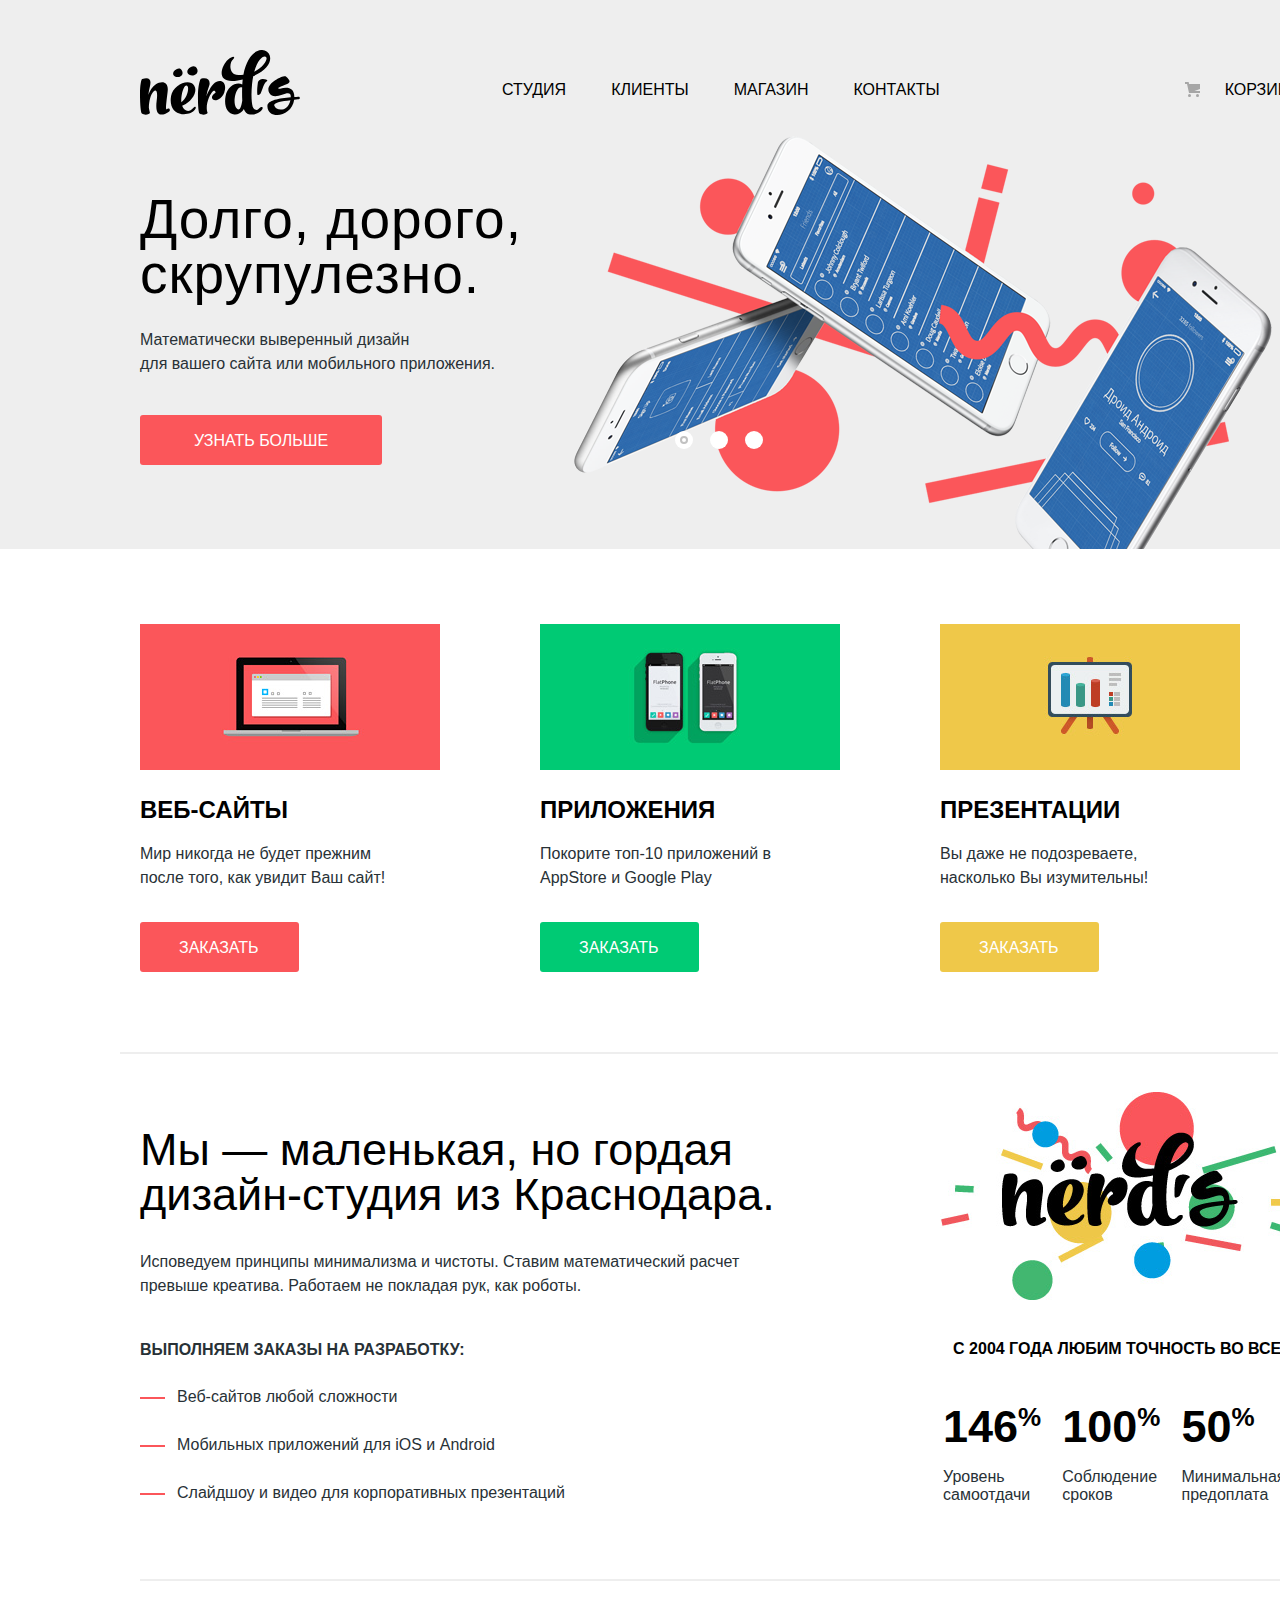
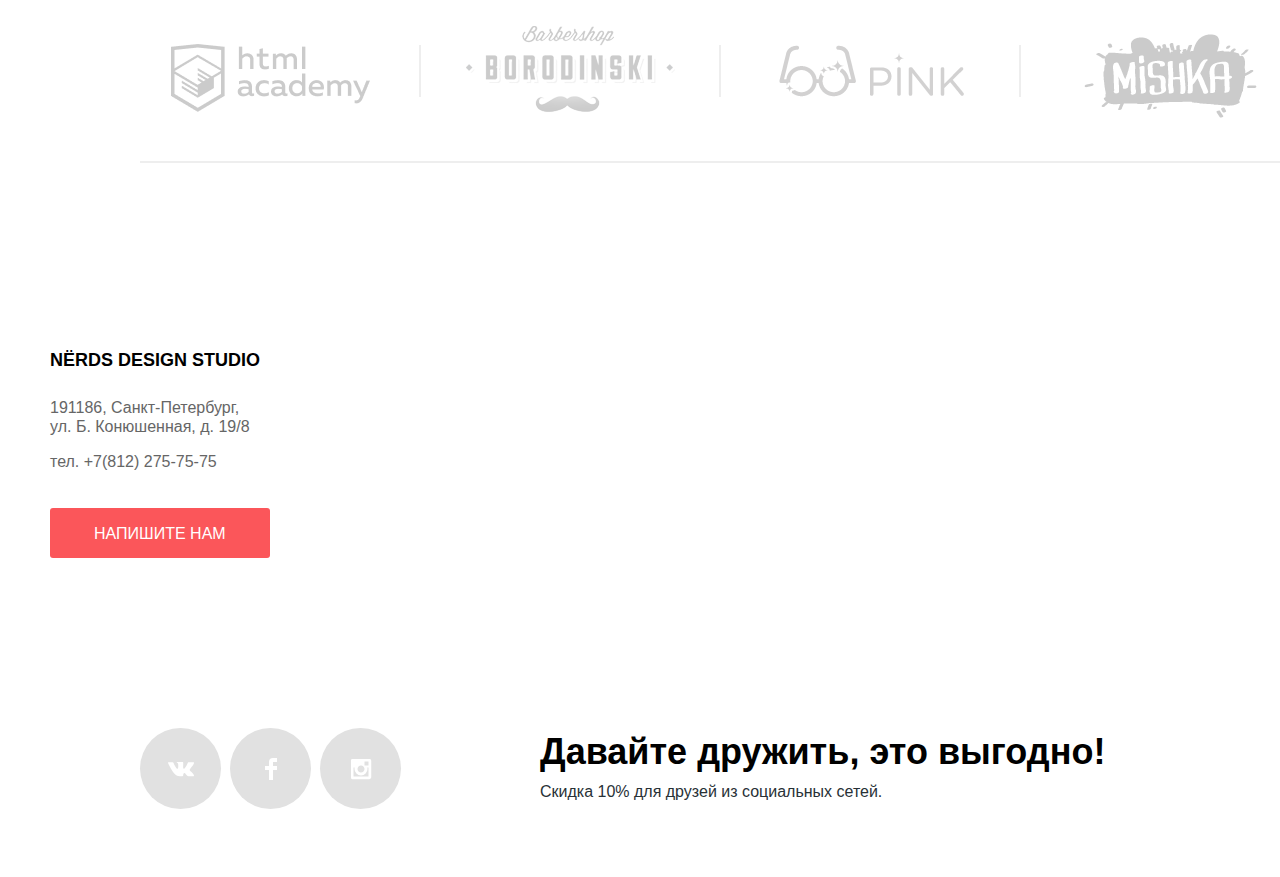
==== commit 9bd11047: "Завершаем вёрстку" ====
--- a/index.html
+++ b/index.html
@@ -92,7 +92,8 @@
     <section class="info container">
       <h2 class="visually-hidden">О нас</h2>
       <div class="info-column-content">
-        <p class="info-content-tagline">Мы - маленькая, но гордая дизайн-студия из Краснодара.</p>
+        <p class="info-content-tagline">Мы — маленькая, но гордая +дизайн-студия из Краснодара.</p>
         <p class="info-content">Исповедуем принципы минимализма и чистоты. Ставим математический расчет превыше креатива. Работаем не покладая рук, как роботы.</p>
         <p class="info-list-title">Выполняем заказы на разработку:</p>
         <ul class="info-list">
@@ -144,6 +145,7 @@
     </section>
     <section class="contacts">
       <h2 class="visually-hidden">Наши контакты</h2>
+      <iframe src="https://www.google.com/maps/embed?pb=!1m18!1m12!1m3!1d1998.6037872533238!2d30.320858715993364!3d59.938716481876206!2m3!1f0!2f0!3f0!3m2!1i1024!2i768!4f13.1!3m3!1m2!1s0x4696310fca145cc1%3A0x42b32648d8238007!2z0JHQvtC70YzRiNCw0Y8g0JrQvtC90Y7RiNC10L3QvdCw0Y8g0YPQuy4sIDE5LzgsINCh0LDQvdC60YIt0J_QtdGC0LXRgNCx0YPRgNCzLCAxOTExODY!5e0!3m2!1sru!2sru!4v1591901104939!5m2!1sru!2sru" class="google-map" allowfullscreen="" aria-hidden="false" tabindex="0"></iframe>
       <img class="map-image" src="img/map.png" width="1440" height="416"
         alt="Студия &laquo;Нёрдс&raquo; находится по адресу: Санкт-Петербург, ул. Б. Конюшенная, д. 19/8">
       <div class="contacts-info">
--- a/css/style.css
+++ b/css/style.css
@@ -109,6 +109,7 @@
   text-transform: uppercase;
   color: var(--basic-white);
   background-color: var(--special-light-red);
+  border-radius: 3px;
   cursor: pointer;
 }
 
@@ -169,6 +170,8 @@
 .main-header-logo {
   width: 160px;
   height: 65px;
+
+  margin-right: 180px;
 }
 
 .main-header-logo:active {
@@ -181,6 +184,7 @@
   flex-wrap: wrap;
 
   margin: 0;
+  margin-top: 20px;
   padding: 0;
 
   font-weight: 500;
@@ -190,23 +194,23 @@
 }
 
 .site-navigation {
-  justify-content: space-between;
-
   min-width: 438px;
-  margin-left: 204px;
-  margin-right: 235px;
-}
-
-.user-navigation .navigation-item {
+}
+
+.user-navigation {
+  margin-left: auto;
+}
+
+.user-navigation .navigation-item a {
   position: relative;
 
   padding-left: 50px;
 }
 
-.user-navigation .navigation-item::before {
+.user-navigation .navigation-item a::before {
   content: "";
   position: absolute;
-  top: 30px;
+  top: 12px;
   left: 10px;
 
   width: 15px;
@@ -225,10 +229,15 @@
 .user-navigation a {
   display: block;
 
-  padding-top: 25px;
+  padding-top: 5px;
   padding-bottom: 13px;
 
   color: var(--basic-black);
+}
+
+.site-navigation a {
+  padding-right: 23px;
+  padding-left: 22px;
 }
 
 .site-navigation a:hover,
@@ -248,7 +257,6 @@
 
 .benefits {
   width: 100%;
-  min-height: 431px;
   margin: 0;
   margin-bottom: 75px;
   padding: 0;
@@ -258,14 +266,17 @@
 
 .benefits-slider {
   position: relative;
-
+}
+
+.slider-item {
   min-height: 431px;
-}
-
-.slider-item {
   margin: 0;
   padding: 0;
   padding-top: 74px;
+  box-sizing: border-box;
+  background-position: right;
+  background-position: 100% 100%;
+  background-repeat: no-repeat;
 }
 
 .slide {
@@ -278,23 +289,14 @@
 
 .slider-item:nth-child(1) {
   background-image: url("../img/slide1.png");
-  background-size: 760px 431px;
-  background-position: right;
-  background-repeat: no-repeat;
 }
 
 .slider-item:nth-child(2) {
   background-image: url("../img/slide2.png");
-  background-size: 760px 431px;
-  background-position: right;
-  background-repeat: no-repeat;
 }
 
 .slider-item:nth-child(3) {
   background-image: url("../img/slide3.png");
-  background-size: 760px 431px;
-  background-position: right;
-  background-repeat: no-repeat;
 }
 
 .slider-slogan {
@@ -318,7 +320,6 @@
 
 .slider-item-button {
   margin: 0;
-  margin-bottom: 80px;
   padding-right: 54px;
   padding-left: 54px;
 }
@@ -381,10 +382,6 @@
   padding: 0;
 
   list-style: none;
-}
-
-.services-item {
-  min-width: 260px;
 }
 
 .services-item h3 {
@@ -510,8 +507,7 @@
   width: 1158px;
   height: 2px;
 
-  background-image: url("../img/Rectangle\ 9.png");
-  background-repeat: no-repeat;
+  background-color: var(--basic-ultra-light);
 }
 
 .info-content-tagline {
@@ -710,8 +706,7 @@
   width: 2px;
   height: 52px;
 
-  background-image: url("../img/Rectangle\ 13.png");
-  background-repeat: no-repeat;
+  background-color: var(--basic-ultra-light);
 }
 
 .partners-link {
@@ -736,27 +731,37 @@
   margin-bottom: 58px;
 }
 
+.google-map {
+  width: 1440px;
+  min-height: 416px;
+  border: none;
+}
+
 .map-image {
-  width: 1440px;
+  position: absolute;
+
+  width: 100%;
   height: 416px;
 }
 
 .contacts-info {
   position: absolute;
   top: 54px;
-  left: 140px;
+  left: calc((100%-1160px)/2);
 
   min-width: 319px;
   min-height: 308px;
   margin: 0;
   padding-top: 49px;
+  padding-right: 50px;
   padding-left: 50px;
+  padding-bottom: 47px;
 
   background-color: var(--basic-white);
   box-sizing: border-box;
 }
 
-.contacts::after {
+/*.contacts::after {
   content: "";
   position: absolute;
   top: 86px;
@@ -766,7 +771,7 @@
   height: 190px;
 
   background-image: url("../img/map-marker.png");
-}
+}*/
 
 .contacts-title {
   margin: 0;
@@ -1084,12 +1089,13 @@
   align-items: center;
 
   margin: 0;
+  margin-left: 21px;
   padding: 0;
 
   list-style: none;
 }
 
-.sort-item {
+.sort-item a {
   display: block;
 
   margin: 0;
@@ -1102,7 +1108,7 @@
   cursor: pointer;
 }
 
-.sort-item-current {
+.sort-item-current a {
   opacity: 1;
 }
 
@@ -1119,7 +1125,7 @@
   opacity: 1;
 }
 
-.sort-control {
+.sort-control a {
   display: block;
 
   width: 11px;
@@ -1131,15 +1137,13 @@
   cursor: pointer;
 }
 
-.sort-control:first-of-type {
-  margin-left: 21px;
+.sort-control:first-of-type a {
+  margin-right: 18px;
 
   background-image: url("../img/icon-down-dir.svg");
 }
 
-.sort-control:last-of-type {
-  margin-left: 18px;
-
+.sort-control:last-of-type a {
   background-image: url("../img/icon-up-dir.svg");
 }
 
@@ -1152,7 +1156,7 @@
   opacity: 1;
 }
 
-.sort-control-current {
+.sort-control-current a {
   opacity: 1;
 }
 
@@ -1181,30 +1185,23 @@
   margin: 0;
   margin-bottom: 23px;
   padding: 0;
+  padding-top: 40px;
 
   border-radius: 0 0 5px 5px;
 }
 
-.catalog-item-image {
-  position: relative;
-
-  margin: 0;
-  padding: 0;
-  padding-top: 40px;
-}
-
-.catalog-item-image img {
+.catalog-item img {
   width: 360px;
   height: 580px;
   margin: 0;
   padding: 0;
 
-  -o-object-fit: contain;
-     object-fit: contain;
+  -o-object-fit: fill;
+     object-fit: fill;
   background-color: var(--basic-white);
 }
 
-.catalog-item-image::before {
+.catalog-item::before {
   content: "";
   position: absolute;
   top: 0;
@@ -1216,8 +1213,8 @@
   opacity: 0.12;
 }
 
-.catalog-item-image:hover::before,
-.catalog-item-image:focus::before {
+.catalog-item:hover::before,
+.catalog-item:focus::before {
   opacity: 1;
 }
 
@@ -1232,15 +1229,25 @@
 
   width: 100%;
   min-height: 231px;
+  padding-top: 25px;
+  padding-right: 52px;
+  padding-left: 52px;
+  padding-bottom: 44px;
 
   text-align: center;
   background-color: var(--basic-ultra-light);
   border-radius: 0 0 5px 5px;
-}
-
-.catalog-item-title h3 {
-  margin-top: 25px;
-  margin-bottom: 12px;
+  box-sizing: border-box;
+}
+
+.catalog-item-title {
+  margin: 0;
+}
+
+.catalog-item-title a {
+  display: inline-block;
+
+  margin-bottom: 13px;
 
   font-weight: 700;
   font-size: 18px;
@@ -1249,12 +1256,12 @@
   color: var(--basic-black);
 }
 
-.catalog-item-title:hover,
-.catalog-item-title:focus {
+.catalog-item-title:hover a,
+.catalog-item-title:focus a {
   color: var(--special-light-red);
 }
 
-.catalog-item-title:active {
+.catalog-item-title:active a {
   color: var(--opasity-black);
 }
 
@@ -1270,7 +1277,6 @@
 }
 
 .catalog-item-button {
-  margin-bottom: 44px;
   padding-left: 72px;
   padding-right: 72px;
 }
@@ -1298,6 +1304,7 @@
 
   color: var(--basic-black);
   background-color: var(--basic-ultra-light);
+  border-radius: 3px;
   box-sizing: border-box;
   cursor: pointer;
 }
@@ -1319,6 +1326,7 @@
   border: 3px solid var(--basic-light-grey);
 
   background-color: var(--basic-white);
+  border-radius: 3px;
   box-sizing: border-box;
 }
 
@@ -1415,6 +1423,7 @@
 
 .socials-link:active {
   background-color: var(--special-dark-red);
+  box-shadow: inset 0px 3px 0px rgba(0, 1, 1, 0.1);
 }
 
 .socials-link:active::before {
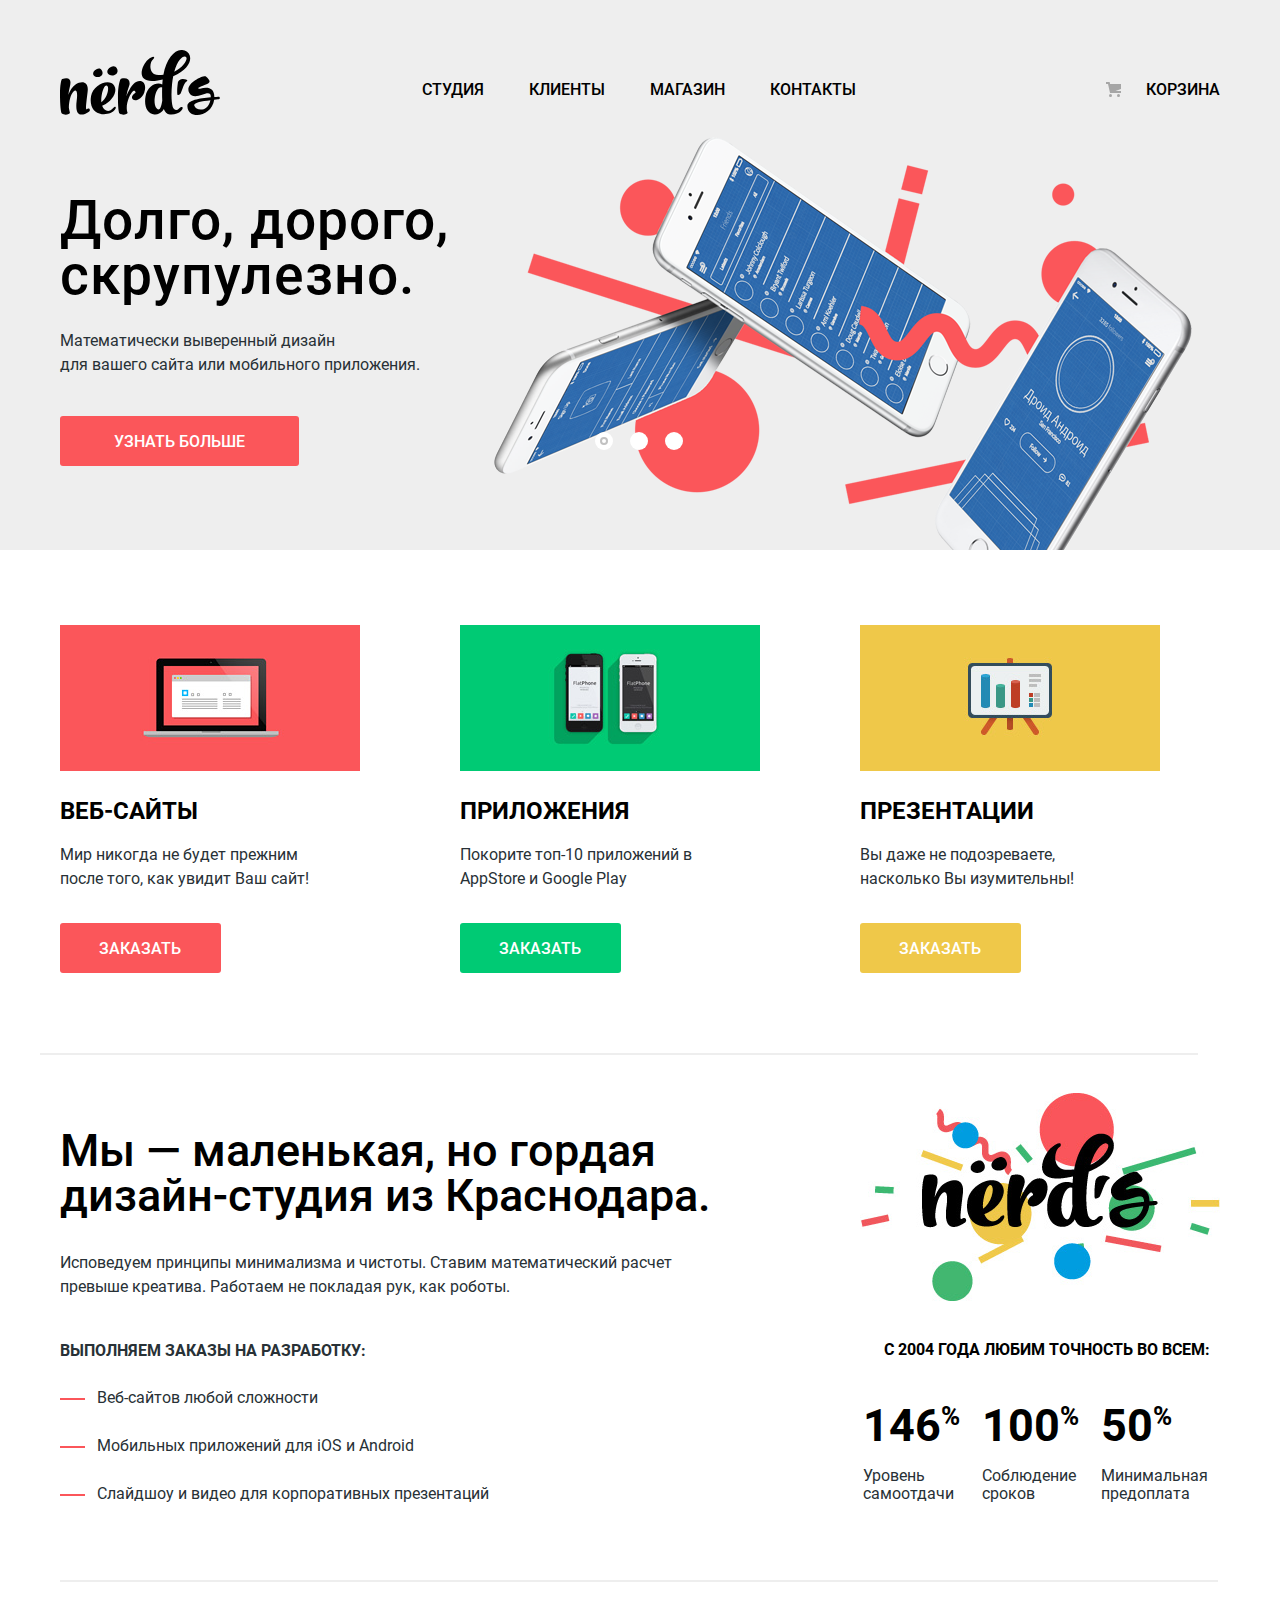
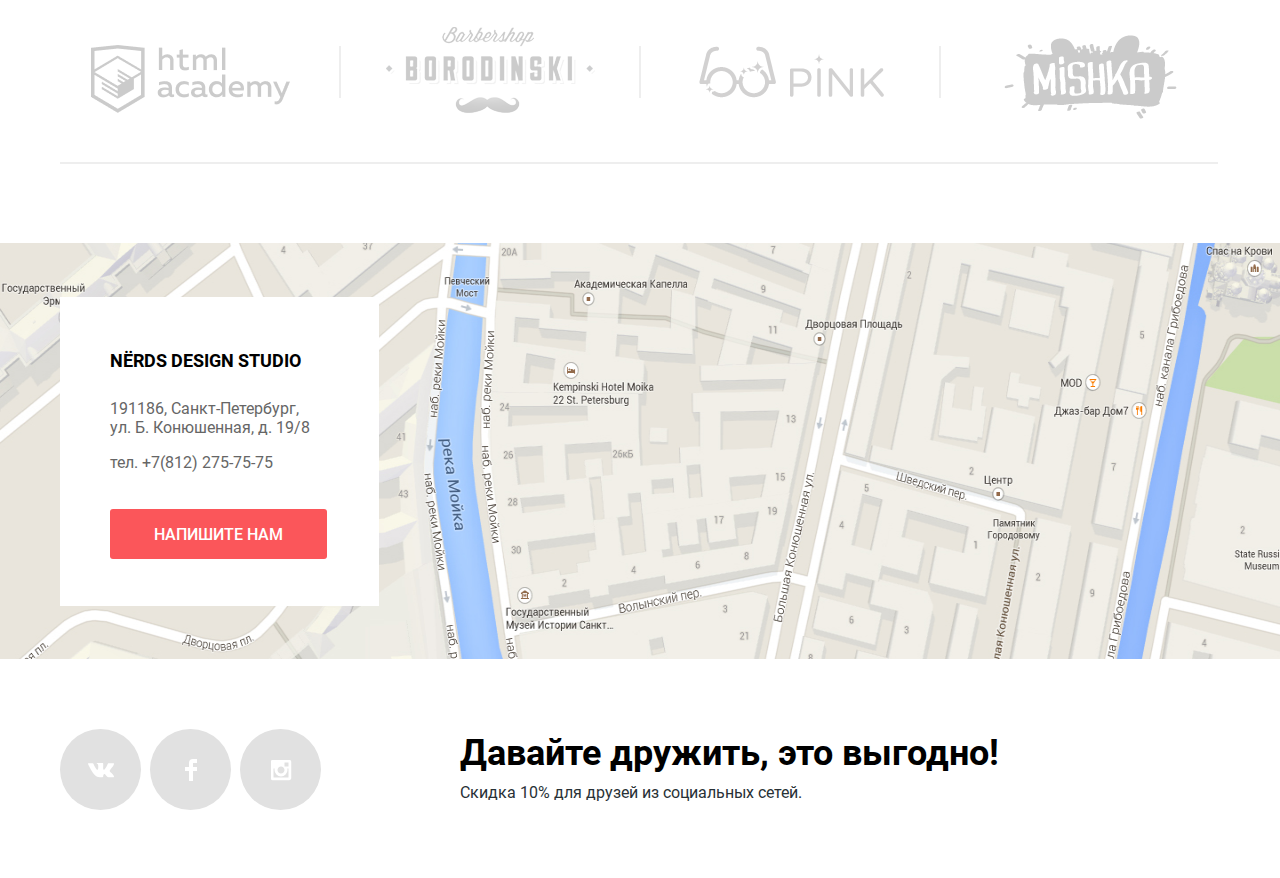
==== commit 2acba340: "Завершаем вёрстку" ====
--- a/index.html
+++ b/index.html
@@ -145,7 +145,7 @@
     </section>
     <section class="contacts">
       <h2 class="visually-hidden">Наши контакты</h2>
-      <iframe src="https://www.google.com/maps/embed?pb=!1m18!1m12!1m3!1d1998.6037872533238!2d30.320858715993364!3d59.938716481876206!2m3!1f0!2f0!3f0!3m2!1i1024!2i768!4f13.1!3m3!1m2!1s0x4696310fca145cc1%3A0x42b32648d8238007!2z0JHQvtC70YzRiNCw0Y8g0JrQvtC90Y7RiNC10L3QvdCw0Y8g0YPQuy4sIDE5LzgsINCh0LDQvdC60YIt0J_QtdGC0LXRgNCx0YPRgNCzLCAxOTExODY!5e0!3m2!1sru!2sru!4v1591901104939!5m2!1sru!2sru" class="google-map" allowfullscreen="" aria-hidden="false" tabindex="0"></iframe>
+      <iframe src="https://www.google.com/maps/embed?pb=!1m18!1m12!1m3!1d1998.6037872533238!2d30.320858715993364!3d59.938716481876206!2m3!1f0!2f0!3f0!3m2!1i1024!2i768!4f13.1!3m3!1m2!1s0x4696310fca145cc1%3A0x42b32648d8238007!2z0JHQvtC70YzRiNCw0Y8g0JrQvtC90Y7RiNC10L3QvdCw0Y8g0YPQuy4sIDE5LzgsINCh0LDQvdC60YIt0J_QtdGC0LXRgNCx0YPRgNCzLCAxOTExODY!5e0!3m2!1sru!2sru!4v1591978349539!5m2!1sru!2sru" class="google-map" allowfullscreen="" aria-hidden="false" tabindex="0"></iframe>
       <img class="map-image" src="img/map.png" width="1440" height="416"
         alt="Студия &laquo;Нёрдс&raquo; находится по адресу: Санкт-Петербург, ул. Б. Конюшенная, д. 19/8">
       <div class="contacts-info">
@@ -189,17 +189,17 @@
         <ul class="feedback-form">
           <li class="feedback-item">
             <label class="feedback-label">Ваше имя:
-              <input class="feedback-input" type="text" name="name" placeholder="Имя Фамилия" required>
+              <input class="feedback-name feedback-field" type="text" name="name" placeholder="Имя Фамилия" required>
             </label>
           </li>
           <li class="feedback-item">
             <label class="feedback-label">Ваш email:
-              <input class="feedback-input" type="email" name="email" placeholder="email@example.com" required>
+              <input class="feedback-email feedback-field" type="email" name="email" placeholder="email@example.com" required>
             </label>
           </li>
           <li class="feedback-text">
             <label class="feedback-label">Текст письма:
-              <textarea class="feedback-textarea" placeholder="В свободной форме" name="message" required></textarea>
+              <textarea class="feedback-textarea feedback-field" placeholder="В свободной форме" name="message" required></textarea>
             </label>
           </li>
         </ul>
@@ -209,6 +209,7 @@
     </form>
   </section>
 
+  <script src="js/script.js"></script>
 </body>
 
 </html>--- a/css/style.css
+++ b/css/style.css
@@ -222,7 +222,20 @@
 }
 
 .navigation-item-current {
-  border-bottom: 2px solid var(--special-light-red);
+  position: relative;
+}
+
+.navigation-item-current::after {
+  content: "";
+  position: absolute;
+  bottom: 0;
+  right: 50%;
+  transform: translateX(50%);
+
+  width: 74px;
+  height: 2px;
+
+  background-color: var(--special-light-red);
 }
 
 .site-navigation a,
@@ -230,7 +243,7 @@
   display: block;
 
   padding-top: 5px;
-  padding-bottom: 13px;
+  padding-bottom: 14px;
 
   color: var(--basic-black);
 }
@@ -569,7 +582,7 @@
   position: relative;
 
   margin: 0;
-  margin-bottom: 31px;
+  margin-bottom: 29px;
   padding-top: 210px;
   padding-left: 13px;
 
@@ -727,27 +740,31 @@
 .contacts {
   position: relative;
 
+  min-height: 416px;
   padding: 0;
   margin-bottom: 58px;
 }
 
+.map-image {
+  position: absolute;
+  top: 0;
+  left: 0;
+  z-index: -1;
+
+  width: 100%;
+  height: 416px;
+}
+
 .google-map {
-  width: 1440px;
+  width: 100%;
   min-height: 416px;
   border: none;
 }
 
-.map-image {
-  position: absolute;
-
-  width: 100%;
-  height: 416px;
-}
-
 .contacts-info {
   position: absolute;
   top: 54px;
-  left: calc((100%-1160px)/2);
+  left: calc((100% - 1160px)/2);
 
   min-width: 319px;
   min-height: 308px;
@@ -815,7 +832,6 @@
   font-weight: 500;
   font-size: 55px;
   line-height: 55px;
-  color: var(--basic-black);
   background-color: var(--basic-ultra-light);
 }
 
@@ -843,13 +859,10 @@
 }
 
 .filter-name {
-  padding: 0;
-
   font-weight: 700;
   font-size: 18px;
   line-height: 30px;
   text-transform: uppercase;
-  color: var(--basic-black);
 }
 
 .range-filter {
@@ -872,12 +885,14 @@
 }
 
 .range-controls .scale {
+  width: 205px;
   height: 2px;
 
   background-color: #d7dcdf;
 }
 
 .range-controls .bar {
+  width: 138px;
   height: 2px;
 
   background-color: var(--special-light-green);
@@ -971,7 +986,7 @@
 .filter-input-checkbox + .filter-label::before {
   content: "";
   position: absolute;
-  top: -3px;
+  top: -2px;
   left: 0;
 
   width: 25px;
@@ -1058,19 +1073,18 @@
   align-items: center;
 
   margin: 0;
-  margin-bottom: 47px;
+  margin-bottom: 48px;
 }
 
 .sort-name {
   margin: 0;
-  margin-right: 257px;
+  margin-right: 265px;
   padding: 0;
 
   font-weight: 700;
   font-size: 18px;
   line-height: 30px;
   text-transform: uppercase;
-  color: var(--basic-black);
 }
 
 .sort-item-list {
@@ -1089,7 +1103,7 @@
   align-items: center;
 
   margin: 0;
-  margin-left: 21px;
+  margin-left: 23px;
   padding: 0;
 
   list-style: none;
@@ -1099,7 +1113,7 @@
   display: block;
 
   margin: 0;
-  margin-right: 22px;
+  margin-right: 25px;
   padding: 0;
 
   font-size: 14px;
@@ -1183,7 +1197,7 @@
   position: relative;
 
   margin: 0;
-  margin-bottom: 23px;
+  margin-bottom: 30px;
   padding: 0;
   padding-top: 40px;
 
@@ -1191,6 +1205,7 @@
 }
 
 .catalog-item img {
+  display: block;
   width: 360px;
   height: 580px;
   margin: 0;
@@ -1225,11 +1240,11 @@
 
 .catalog-item-info {
   position: absolute;
-  bottom: 5px;
+  bottom: 0;
 
   width: 100%;
   min-height: 231px;
-  padding-top: 25px;
+  padding-top: 26px;
   padding-right: 52px;
   padding-left: 52px;
   padding-bottom: 44px;
@@ -1466,6 +1481,36 @@
   box-sizing: border-box;
 }
 
+.modal-show {
+  display: block;
+}
+
+.modal-close-button {
+  display: block;
+  position: absolute;
+  top: 1px;
+  right: -10px;
+
+  width: 21px;
+  height: 21px;
+  border: none;
+
+  background-image: url("../img/close-cross.svg");
+  background-repeat: no-repeat;
+  background-color: var(--basic-white);
+  opacity: 0.3;
+  cursor: pointer;
+}
+
+.modal-close-button:hover,
+.modal-close-button:focus {
+  opacity: 1;
+}
+
+.modal-close-button:active {
+  opacity: 0.1;
+}
+
 .modal-feedback {
   top: auto;
   bottom: 180px;
@@ -1528,8 +1573,7 @@
   line-height: 18px;
 }
 
-.feedback-input,
-.feedback-textarea {
+.feedback-field {
   display: block;
 
   margin-top: 9px;
@@ -1544,9 +1588,11 @@
   color: var(--basic-dark);
   opacity: 0.5;
   box-sizing: border-box;
-}
-
-.feedback-input {
+  border-radius: 3px;
+}
+
+.feedback-name,
+.feedback-email {
   width: 360px;
   height: 49px;
   margin-bottom: 34px;
@@ -1558,45 +1604,40 @@
   margin-bottom: 47px;
 }
 
-.feedback-input:hover,
-.feedback-textarea:hover {
+.feedback-field:hover {
   border-color: var(--special-hover-grey);
 }
 
-.feedback-input:focus,
-.feedback-input:active,
-.feedback-textarea:focus,
-.feedback-textarea:active {
+.feedback-field:focus,
+.feedback-field:active {
   border-color: var(--basic-black);
   opacity: 1;
 }
 
+.feedback-invalid .feedback-field:invalid {
+  color: var(--special-red);
+  opacity: 1;
+  border: 2px solid var(--special-red);
+}
+
 .feedback-button {
   padding: 17px 83px 15px;
 }
 
-.modal-close-button {
-  display: block;
-  position: absolute;
-  top: 1px;
-  right: -10px;
-
-  width: 21px;
-  height: 21px;
-  border: none;
-
-  background-image: url("../img/close-cross.svg");
-  background-repeat: no-repeat;
-  background-color: var(--basic-white);
-  opacity: 0.3;
-  cursor: pointer;
-}
-
-.modal-close-button:hover,
-.modal-close-button:focus {
-  opacity: 1;
-}
-
-.modal-close-button:active {
-  opacity: 0.1;
+@keyframes bounce {
+  0% {
+    transform: translateY(-2000px);
+  }
+
+  70% {
+    transform: translateY(30px);
+  }
+
+  90% {
+    transform: translateY(-10px);
+  }
+
+  100% {
+    transform: translateY(0);
+  }
 }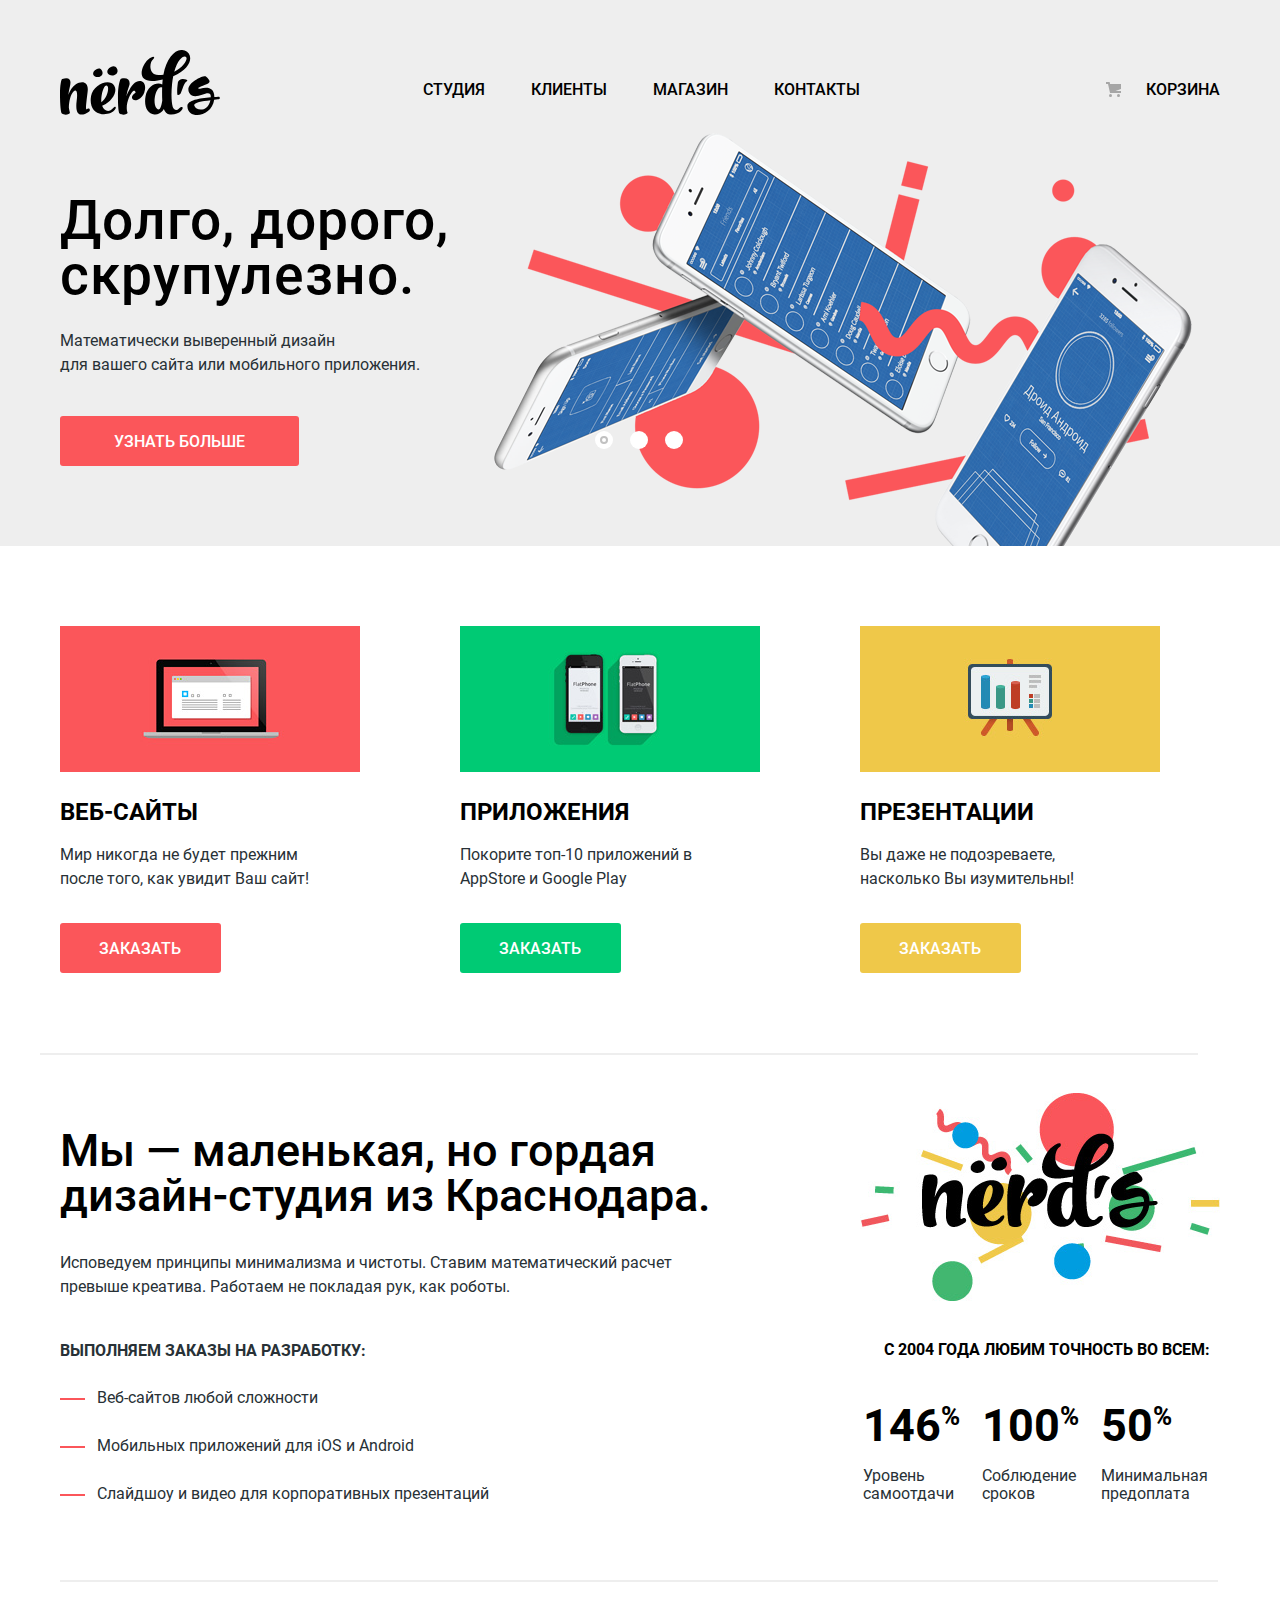
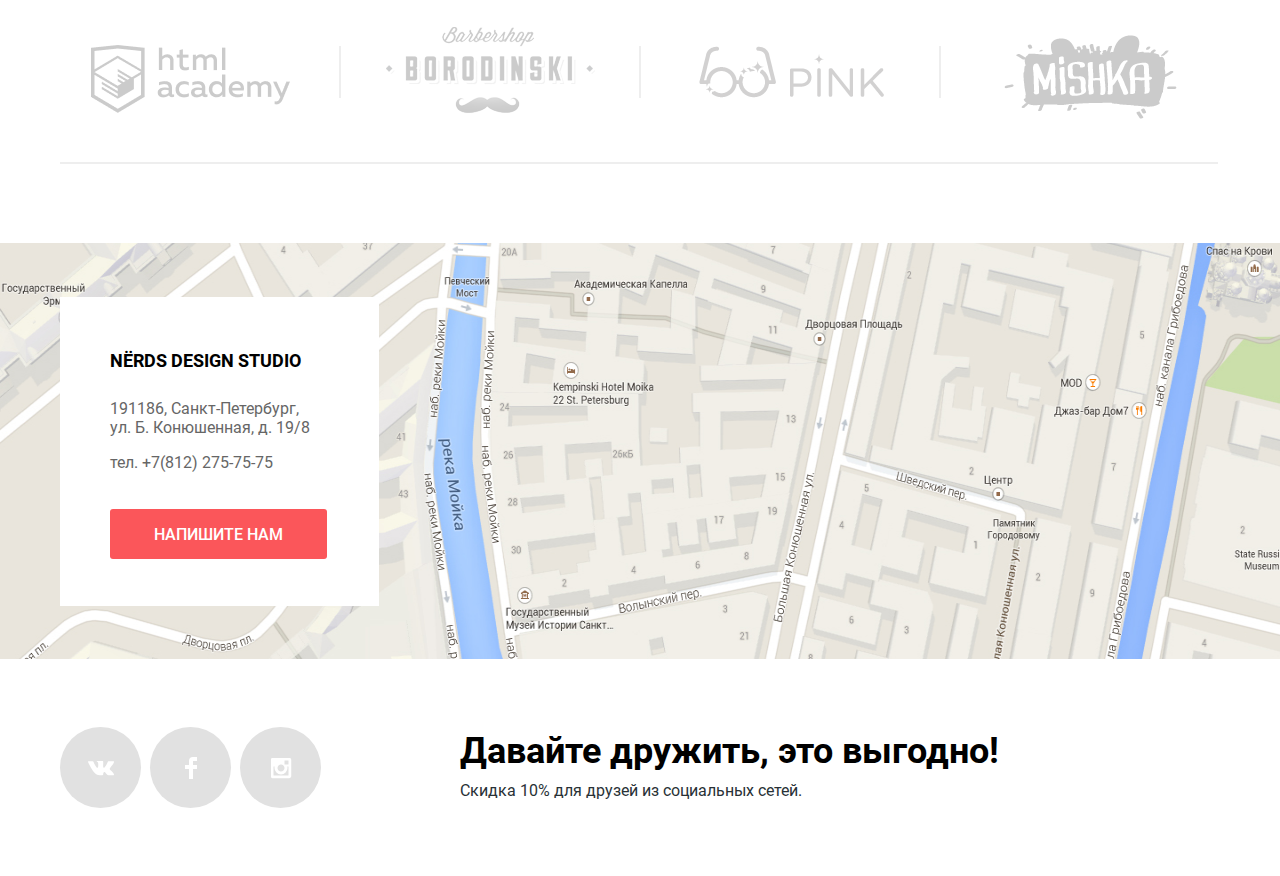
==== commit fd7eb217: "Правки по критериям" ====
--- a/index.html
+++ b/index.html
@@ -5,7 +5,7 @@
   <meta charset="utf-8">
   <title>Дизайн-студия «Нёрдс»</title>
   <link href="css/normalize.css" rel="stylesheet">
-  <link href="css/style.css" rel="stylesheet">
+  <link href="css/style.min.css" rel="stylesheet">
 </head>
 
 <body class="page-body">
@@ -15,21 +15,21 @@
         <img src="img/nerds-logo.svg" width="160" height="65" alt="Логотип студии &laquo;Нёрдс&raquo;">
       </a>
       <ul class="site-navigation">
-        <li class="navigation-item">
+        <li>
           <a href="#">Студия</a>
         </li>
-        <li class="navigation-item">
+        <li>
           <a href="#">Клиенты</a>
         </li>
-        <li class="navigation-item">
+        <li>
           <a href="catalog.html">Магазин</a>
         </li>
-        <li class="navigation-item">
+        <li>
           <a href="#">Контакты</a>
         </li>
       </ul>
       <ul class="user-navigation">
-        <li class="navigation-item">
+        <li>
           <a href="#">Корзина</a>
         </li>
       </ul>
@@ -209,7 +209,7 @@
     </form>
   </section>
 
-  <script src="js/script.js"></script>
+  <script src="js/script.min.js"></script>
 </body>
 
 </html>--- a/css/style.min.css
+++ b/css/style.min.css
@@ -0,0 +1 @@
+:root{--basic-black:#000000;--basic-dark:#444444;--basic-extra-dark:#283136;--basic-white:#ffffff;--basic-ultra-light:#eeeeee;--basic-extra-light:#e1e1e1;--basic-light:#d7dcde;--basic-extralight-grey:#dfdfdf;--basic-light-grey:#dbdbdb;--basic-grey:#d5d5d5;--basic-dark-grey:#666666;--basic-extradark-grey:#4d4d4d;--special-light-red:#fb565a;--special-red:#e74246;--special-dark-red:#d7373b;--special-light-green:#00ca74;--special-green:#00bc6c;--special-dark-green:#00aa62;--special-light-yellow:#efc849;--special-yellow:#eab534;--special-dark-yellow:#e5a722;--special-hover-grey:#b4b9bb;--opasity-white:rgba(255,255,255,0.3);--opasity-black:rgba(0,0,0,0.3)}@font-face{font-family:"Roboto";src:url("../fonts/roboto.woff2")format("woff2"),url("fonts/roboto.woff")format("woff");font-weight:400;font-style:normal}@font-face{font-family:"Roboto";src:url("../fonts/robotomedium.woff2")format("woff2"),url("fonts/robotomedium.woff")format("woff");font-weight:500;font-style:normal}@font-face{font-family:"Roboto";src:url("../fonts/robotobold.woff2")format("woff2"),url("fonts/robotobold.woff")format("woff");font-weight:700;font-style:normal}.page{height:100%}.page-body{display:grid;grid-template-rows:-webkit-min-content 1fr -webkit-min-content;grid-template-rows:min-content 1fr min-content;align-content:space-between;min-width:1160px;min-height:100%;margin:0;padding:0;font-family:"Roboto","Arial",sans-serif;font-size:16px;line-height:24px;font-weight:400;color:var(--basic-black);background-color:var(--basic-white)}a{text-decoration:none}img{max-width:100%;height:auto}.container{width:1160px;margin:0 auto;padding:0 20px}.button{display:inline-block;align-items:center;vertical-align:middle;max-width:300px;padding-top:17px;padding-bottom:15px;border:none;font:inherit;font-weight:500;line-height:18px;text-align:center;text-transform:uppercase;color:var(--basic-white);background-color:var(--special-light-red);border-radius:3px;cursor:pointer}.button:hover,.button:focus{background-color:var(--special-red)}.button:active{background-color:var(--special-dark-red);box-shadow:inset 0 3px 0 rgba(0,1,1,0.1)}.slider-item-button:active{color:var(--opasity-white);box-shadow:inset 0 3px 0 rgba(0,1,1,0.1)}.visually-hidden:not(:focus):not(:active),input[type="checkbox"].visually-hidden,input[type="radio"].visually-hidden{position:absolute;width:1px;height:1px;margin:-1px;border:0;padding:0;white-space:nowrap;-webkit-clip-path:inset(100%);clip-path:inset(100%);clip:rect(0 0 0 0);overflow:hidden}.main-header{width:100%;background-color:var(--basic-ultra-light)}.main-navigation{display:flex;padding-top:50px}.main-header-logo{width:160px;height:65px;margin-right:180px;flex-shrink:0}.main-header-logo:active{opacity:0.3}.site-navigation,.user-navigation{display:flex;flex-wrap:wrap;margin:0;margin-top:20px;padding:0;font-weight:500;line-height:30px;text-transform:uppercase;list-style:none}.site-navigation{min-width:438px}.user-navigation{margin-left:auto}.navigation-item-current{position:relative}.navigation-item-current::after{content:"";position:absolute;bottom:0;right:24px;width:74px;height:2px;background-color:var(--special-light-red)}.site-navigation a,.user-navigation a{display:block;padding-top:5px;padding-bottom:14px;color:var(--basic-black)}.site-navigation a{padding-right:23px;padding-left:23px}.user-navigation a{position:relative;padding-left:50px}.user-navigation a::before{content:"";position:absolute;top:12px;left:10px;width:15px;height:15px;background-image:url("../img/cart-icon.svg");background-repeat:no-repeat;background-position:0 0}.site-navigation a:hover,.site-navigation a:focus,.user-navigation a:hover,.user-navigation a:focus{color:var(--special-light-red)}.site-navigation a:active,.user-navigation a:active{opacity:0.3}.benefits{width:100%;margin:0;margin-bottom:80px;padding:0;background-color:var(--basic-ultra-light)}.benefits-slider{position:relative}.slider-item{min-height:426px;margin:0;padding:0;padding-top:74px;padding-bottom:80px;box-sizing:border-box;background-position:right;background-position:100% 100%;background-repeat:no-repeat}.slide{display:none}.slider-current{display:block}.slider-item:nth-child(1){background-image:url("../img/slide1.png")}.slider-item:nth-child(2){background-image:url("../img/slide2.png")}.slider-item:nth-child(3){background-image:url("../img/slide3.png")}.slider-slogan{width:538px;margin:0;margin-bottom:26px;font-weight:500;font-size:55px;line-height:55px;letter-spacing:1px}.slider-text{width:400px;margin:0;margin-bottom:39px;color:var(--basic-extra-dark)}.slider-item-button{margin:0;padding-right:54px;padding-left:54px}.slider-control{display:flex;position:absolute;bottom:95px;left:555px;justify-content:space-between;width:88px;margin:0;padding:0;list-style:none}.slider-control-button{position:relative;vertical-align:middle;width:18px;height:18px;padding:0;border:none;background-color:var(--basic-white);border-radius:50%;cursor:pointer}.control-current::before{content:"";position:absolute;top:50%;left:50%;transform:translate(-50%,-50%);width:8px;height:8px;border:2px solid #c1c1c1;border-radius:50%;box-sizing:border-box}.services{margin-bottom:80px}.services-list{display:grid;grid-template-columns:300px 300px 300px;-moz-column-gap:100px;column-gap:100px;margin:0;padding:0;list-style:none}.services-item h3{position:relative;margin:0;margin-bottom:16px;padding-top:171px;font-weight:700;font-size:24px;line-height:30px;text-transform:uppercase}.service-title::before{content:"";position:absolute;top:0;left:0;width:300px;height:146px;background-repeat:no-repeat}.services-web-title::before{background-image:url("../img/web-sites.png");background-color:var(--special-light-red);background-position:0 0}.services-app-title::before{background-image:url("../img/apps.png");background-color:var(--special-light-green);background-position:0 0}.services-presentation-title::before{background-image:url("../img/presentations.png");background-color:var(--special-light-yellow);background-position:0 0}.services-item p{display:block;width:260px;margin:0;margin-bottom:32px;color:var(--basic-extra-dark)}.services-web-button{margin:0;padding-left:39px;padding-right:40px}.services-web-button:active{color:var(--opasity-white);background-color:var(--special-dark-red);box-shadow:inset 0 3px 0 rgba(0,1,1,0.1)}.services-app-button{margin:0;padding-left:39px;padding-right:40px;background-color:var(--special-light-green)}.services-app-button:hover,.services-app-button:focus{background-color:var(--special-green)}.services-app-button:active{color:var(--opasity-white);background-color:var(--special-dark-green);box-shadow:inset 0 3px 0 rgba(0,1,1,0.1)}.services-presentation-button{margin:0;padding-left:39px;padding-right:40px;background-color:var(--special-light-yellow)}.services-presentation-button:hover,.services-presentation-button:focus{background-color:var(--special-yellow)}.services-presentation-button:active{color:var(--opasity-white);background-color:var(--special-dark-yellow);box-shadow:inset 0 3px 0 rgba(0,1,1,0.1)}.info{display:grid;grid-template-columns:651px 360px;-moz-column-gap:149px;column-gap:149px;position:relative;margin-bottom:50px;padding-top:75px}.info::before{content:"";position:absolute;top:0;width:1158px;height:2px;background-color:var(--basic-ultra-light)}.info-content-tagline{margin:0;margin-bottom:33px;padding:0;font-weight:500;font-size:45px;line-height:45px}.info-content{margin:0;margin-bottom:40px;color:var(--basic-extra-dark)}.info-list-title{margin:0;margin-bottom:23px;font-weight:700;text-transform:uppercase;color:var(--basic-extra-dark)}.info-list{margin:0;padding:0;line-height:24px;list-style-type:none;list-style-position:inside;color:var(--basic-extra-dark)}.info-item{position:relative;margin-bottom:24px;padding-left:37px}.info-item::before{content:"";position:absolute;top:50%;left:0;width:25px;height:2px;background-color:var(--special-light-red)}.info-stats-title{position:relative;margin:0;margin-bottom:29px;padding-top:210px;padding-left:13px;font-weight:700;text-transform:uppercase;text-align:center}.info-stats-title::before{content:"";position:absolute;top:-35px;left:0;width:360px;height:208px;background-image:url("../img/nerds-illustration.png");background-position:0 0;background-color:var(--special-light-green)}.info-stats{table-layout:fixed}.info-stats td{min-width:115px}.stats-number{font-weight:700;font-size:45px;line-height:64px}.stats-percent{display:inline-flex;flex-direction:column;vertical-align:super;font-size:26px;line-height:40px}.stats-description{padding:0;line-height:18px;color:var(--basic-extra-dark)}.stats-description td{padding-top:6px}.partners{margin-bottom:79px}.partners-list{display:flex;flex-direction:row;position:relative;margin:0;padding:0;list-style:none;box-sizing:border-box}.partners-list::before{content:"";position:absolute;top:0;width:1158px;height:2px;background-color:var(--basic-ultra-light)}.partners-list::after{content:"";position:absolute;bottom:0;width:1158px;height:2px;background-color:var(--basic-ultra-light)}.partners-item{position:relative;min-height:184px;box-sizing:border-box}.partners-item:first-of-type{padding-top:65px;padding-right:51px;padding-left:31px}.partners-item:nth-of-type(2){padding-top:47px;padding-right:46px;padding-left:45px}.partners-item:nth-of-type(3){padding-top:66px;padding-right:57px;padding-left:58px}.partners-item:last-of-type{padding-top:55px;padding-left:63px}.partners-item:not(:last-of-type)::after{content:"";position:absolute;top:50%;right:0;transform:translateY(-50%);width:2px;height:52px;background-color:var(--basic-ultra-light)}.partners-link{opacity:0.2}.partners-link:hover,.partners-link:focus{opacity:1}.partners-link:active{opacity:0.1}.contacts{position:relative;min-height:416px;padding:0;margin-bottom:56px}.map-image{position:absolute;top:0;left:0;z-index:-1;width:100%;height:416px}.google-map{width:100%;min-height:416px;border:none}.contacts-info{position:absolute;top:54px;left:calc((100% - 1160px)/2);min-width:319px;min-height:308px;margin:0;padding-top:49px;padding-right:50px;padding-left:50px;padding-bottom:47px;background-color:var(--basic-white);box-sizing:border-box}.contacts-title{margin:0;margin-bottom:23px;font-weight:700;font-size:18px;line-height:30px;text-transform:uppercase}.contacts-address{margin:0;margin-bottom:37px;line-height:19px}.contacts-address,.contacts-address a{font-style:inherit;color:var(--basic-dark-grey)}.contacts-button{margin:0;padding-right:44px;padding-left:44px}.page-title{width:100%;margin:0;margin-bottom:55px;padding-top:73px;padding-right:347px;padding-left:348px;padding-bottom:108px;font-weight:500;font-size:55px;line-height:55px;background-color:var(--basic-ultra-light);box-sizing:border-box}.catalog-page{display:grid;grid-template-columns:260px 759px;justify-content:space-between;margin-bottom:59px}.filter-type{display:flex;margin:0;padding:0;border:none}.filter-type ul{margin:0;padding:0}.filter-name{font-weight:700;font-size:18px;line-height:30px;text-transform:uppercase}.range-filter{width:260px;margin-top:48px;margin-bottom:55px}.range-controls{position:relative;height:41px;margin-bottom:17px;padding-top:39px;padding-right:22px;padding-left:22px;background-color:var(--basic-ultra-light);border-radius:3px}.range-controls .scale{width:205px;height:2px;background-color:#d7dcdf}.range-controls .bar{width:138px;height:2px;background-color:var(--special-light-green)}.range-controls .toggle{position:absolute;top:31px;left:0;width:4px;height:4px;padding:0;border:8px solid var(--basic-white);background-color:#ababab;border-radius:50%;box-shadow:0 2px 1px 0 #cfcfcf;cursor:pointer}.range-controls .toggle-min{left:18px}.range-controls .toggle-max{left:160px}.price-controls{display:flex;justify-content:space-between}.price-controls input{width:60px;margin-left:5px;padding:8px 10px;border:none;text-align:center;font-family:inherit;font-size:inherit;color:var(--basic-extra-dark);border-radius:3px;background:var(--basic-ultra-light)}.price-controls label{font-size:16px;line-height:22px;text-transform:uppercase}.filter ul{list-style:none}.filter-type:nth-of-type(2)ul,.filter-type:nth-of-type(3)ul{margin-top:16px}.filter-type:nth-of-type(2)ul{margin-bottom:46px}.filter-type:nth-of-type(3){margin-bottom:30px}.filter-option{margin-bottom:21px}.filter-input-radio + .filter-label::before{content:"";position:absolute;top:-3px;left:0;width:25px;height:25px;background-image:url("../img/radio-off.svg");background-repeat:no-repeat;background-position:0 0;opacity:0.4}.filter-input-checkbox + .filter-label::before{content:"";position:absolute;top:-2px;left:0;width:25px;height:25px;background-image:url("../img/checkbox-off.svg");background-repeat:no-repeat;background-position:0 0;opacity:0.4}.filter-input-radio:checked + .filter-label::before{background-image:url("../img/radio-on.svg")}.filter-input-checkbox:checked + .filter-label::before{background-image:url("../img/checkbox-on.svg")}.filter-input-radio:focus + .filter-label::before,.filter-input-radio:hover + .filter-label::before,.filter-input-checkbox:focus + .filter-label::before,.filter-input-checkbox:hover + .filter-label::before{opacity:1}.filter-input-radio:disabled + .filter-label::before,.filter-input-radio:disabled + .filter-label,.filter-input-checkbox:disabled + .filter-label::before,.filter-input-checkbox:disabled + .filter-label{opacity:0.3}.filter-input-radio:checked:focus + .filter-label::before,.filter-input-radio:checked:hover + .filter-label::before,.filter-input-checkbox:checked:focus + .filter-label::before,.filter-input-checkbox:checked:hover + .filter-label::before{opacity:1}.filter-input-radio:checked:disabled + .filter-label::before,.filter-input-radio:checked:disabled + .filter-label,.filter-input-checkbox:checked:disabled + .filter-label::before,.filter-input-checkbox:checked:disabled + .filter-label{opacity:0.3}.filter-label{display:block;position:relative;padding-left:36px;line-height:19px;-webkit-user-select:none;-moz-user-select:none;user-select:none;cursor:pointer}.filter-submit-button{padding-left:88px;padding-right:89px;color:var(--basic-black);background-color:var(--basic-ultra-light)}.filter-submit-button:hover,.filter-submit-button:focus{background-color:var(--basic-extralight-grey)}.filter-submit-button:active{color:var(--opasity-black);background-color:var(--basic-grey);box-shadow:inset 0 3px 0 rgba(0,1,1,0.1)}.sort{display:flex;align-items:center;margin:0;margin-bottom:48px}.sort-name{margin:0;margin-right:265px;padding:0;font-weight:700;font-size:18px;line-height:30px;text-transform:uppercase}.sort-item-list{display:flex;flex-wrap:wrap;align-items:center;margin:0;padding:0;list-style:none}.sort-control-list{display:flex;align-items:center;margin:0;margin-left:23px;padding:0;list-style:none}.sort-item a{display:block;margin:0;margin-right:25px;padding:0;font-size:14px;line-height:18px;text-transform:uppercase;cursor:pointer}.sort-item-current a{opacity:1}.sort-item a{color:rgba(0,0,0,0.3)}.sort-item a:hover,.sort-item a:focus{color:rgba(0,0,0,0.6)}.sort-item a:active{opacity:1}.sort-control a{display:block;width:11px;height:10px;margin:0;padding:0;opacity:0.3;cursor:pointer}.sort-control:first-of-type a{margin-right:18px;background-image:url("../img/icon-down-dir.svg")}.sort-control:last-of-type a{background-image:url("../img/icon-up-dir.svg")}.sort-control a:hover,.sort-control a:focus{opacity:0.6}.sort-control a:active{opacity:1}.sort-control-current a{opacity:1}.catalog{width:759px}.catalog-list{display:grid;grid-template-columns:360px 360px;-moz-column-gap:41px;column-gap:41px;margin:0;margin-bottom:25px;padding:0;list-style:none}.catalog-item{position:relative;margin:0;margin-bottom:30px;padding:0;padding-top:40px;border-radius:0 0 5px 5px}.catalog-item img{display:block;width:360px;height:580px;margin:0;padding:0;-o-object-fit:fill;object-fit:fill;background-color:var(--basic-white)}.catalog-item::before{content:"";position:absolute;top:0;width:360px;height:40px;background-image:url("../img/browser.svg");opacity:0.12}.catalog-item:hover::before,.catalog-item:focus::before{opacity:1}.catalog-item:hover,.catalog-item:focus{box-shadow:0 6px 15px 0 rgba(0,1,1,0.25)}.catalog-item-info{position:absolute;bottom:0;z-index:1;width:100%;max-height:360px;min-height:231px;padding-top:26px;padding-right:52px;padding-left:52px;padding-bottom:44px;text-align:center;background-color:var(--basic-ultra-light);border-radius:0 0 5px 5px;box-sizing:border-box;overflow-y:auto;opacity:0}.catalog-item-info:hover{opacity:1}.catalog-item-title{margin:0}.catalog-item-title a{display:inline-block;vertical-align:middle;margin-bottom:13px;font-weight:700;font-size:18px;line-height:30px;text-transform:uppercase;color:var(--basic-black)}.catalog-item-title:hover a,.catalog-item-title:focus a{color:var(--special-light-red)}.catalog-item-title:active a{color:var(--opasity-black)}.catalog-item-description{vertical-align:middle;min-width:255px;margin:0;margin-bottom:32px;line-height:18px;color:var(--basic-dark-grey)}.catalog-item-button{padding-left:72px;padding-right:72px}.pagination-list{display:flex;align-items:center;margin:0;padding:0;list-style:none}.pagination-button a{display:block;margin:0;margin-right:12px;padding-top:13px;padding-right:20px;padding-bottom:13px;padding-left:20px;border:none;color:var(--basic-black);background-color:var(--basic-ultra-light);border-radius:3px;box-sizing:border-box;cursor:pointer}.pagination-next a{padding-right:78px;padding-left:78px;text-transform:uppercase}.pagination-current a:not([href]){display:block;margin:0;margin-right:11px;padding-top:10px;padding-right:17px;padding-bottom:10px;padding-left:17px;border:3px solid var(--basic-light-grey);background-color:var(--basic-white);border-radius:3px;box-sizing:border-box}.pagination-button a:hover,.pagination-button a:focus{background-color:var(--basic-extralight-grey)}.pagination-button a:active{color:var(--opasity-black);background-color:var(--basic-grey);box-shadow:inset 0 3px 0 rgba(0,1,1,0.1)}.socials{display:grid;grid-template-columns:-webkit-min-content 1fr;grid-template-columns:min-content 1fr;-moz-column-gap:130px;column-gap:130px;position:relative;align-items:center;margin:0;margin-bottom:68px;padding:0;padding-top:5px}.socials-list{display:flex;align-items:center;margin:0;padding:0;list-style:none}.socials-link{display:block;position:relative;margin:0;margin-right:9px;padding:0;width:81px;height:81px;border-radius:50%;background-color:var(--basic-extra-light);cursor:pointer}.socials-link::before{content:"";position:absolute;top:50%;left:50%;transform:translate(-50%,-50%);background-repeat:no-repeat;background-position:center}.socials-link-vk::before{width:26px;height:15px;background-image:url("../img/vk-icon.svg")}.socials-link-fb::before{width:12px;height:22px;background-image:url("../img/fb-icon.svg")}.socials-link-insta::before{width:21px;height:21px;background-image:url("../img/insta-icon.svg");background-repeat:no-repeat}.socials-link:hover,.socials-link:focus{background-color:var(--special-red)}.socials-link:active{background-color:var(--special-dark-red);box-shadow:inset 0 3px 0 rgba(0,1,1,0.1)}.socials-link:active::before{opacity:0.3}.footer-section{margin:0}.footer-tagline{margin:0;margin-bottom:10px;font-weight:700;font-size:36px;line-height:36px}.footer-text{margin:0;color:var(--basic-extra-dark)}.modal{display:none;position:fixed;top:0;right:0;bottom:0;left:0;margin:auto;background-color:var(--basic-white);box-shadow:0 20px 40px rgba(0,0,0,0.4);box-sizing:border-box}.modal-show{display:block;-webkit-animation:bounce 0.6s;animation:bounce 0.6s}.modal-close-button{display:block;position:absolute;top:1px;right:-10px;width:21px;height:21px;border:none;background-image:url("../img/close-cross.svg");background-repeat:no-repeat;background-color:var(--basic-white);opacity:0.3;cursor:pointer}.modal-close-button:hover,.modal-close-button:focus{opacity:1}.modal-close-button:active{opacity:0.1}.modal-feedback{top:auto;bottom:180px;width:960px;max-width:100%;height:590px;max-height:100%;padding-top:78px;padding-right:100px;padding-bottom:84px;padding-left:100px}.feedback{position:relative;width:761px;margin:0;padding:0}.feedback-fieldset{margin:0;margin-bottom:84px;padding:0;border:none}.feedback-legend{margin:0;margin-bottom:48px;padding:0;font-weight:700;font-size:45px}.feedback-form{display:flex;flex-wrap:wrap;justify-content:space-between;margin:0;padding:0;list-style:none}.feedback-item{width:360px}.feedback-text{width:760px}.feedback-label{display:block;font-weight:700;line-height:18px}.feedback-field{display:block;margin-top:9px;padding-top:16px;padding-bottom:16px;padding-left:15px;border:2px solid var(--basic-light);font:inherit;font-weight:400;line-height:18px;color:var(--basic-dark);opacity:0.5;box-sizing:border-box;border-radius:3px}.feedback-name,.feedback-email{width:360px;height:49px;margin-bottom:34px}.feedback-textarea{width:760px;min-height:118px;margin-bottom:47px}.feedback-field:hover{border-color:var(--special-hover-grey)}.feedback-field:focus,.feedback-field:active{border-color:var(--basic-black);opacity:1}.feedback-field:focus:required:invalid{color:var(--special-red);opacity:1;border:2px solid var(--special-red)}.feedback-button{padding:17px 83px 15px}@-webkit-keyframes bounce{0%{transform:translateY(2000px)}70%{transform:translateY(-30px)}90%{transform:translateY(10px)}100%{transform:translateY(0)}}@keyframes bounce{0%{transform:translateY(2000px)}70%{transform:translateY(-30px)}90%{transform:translateY(10px)}100%{transform:translateY(0)}}